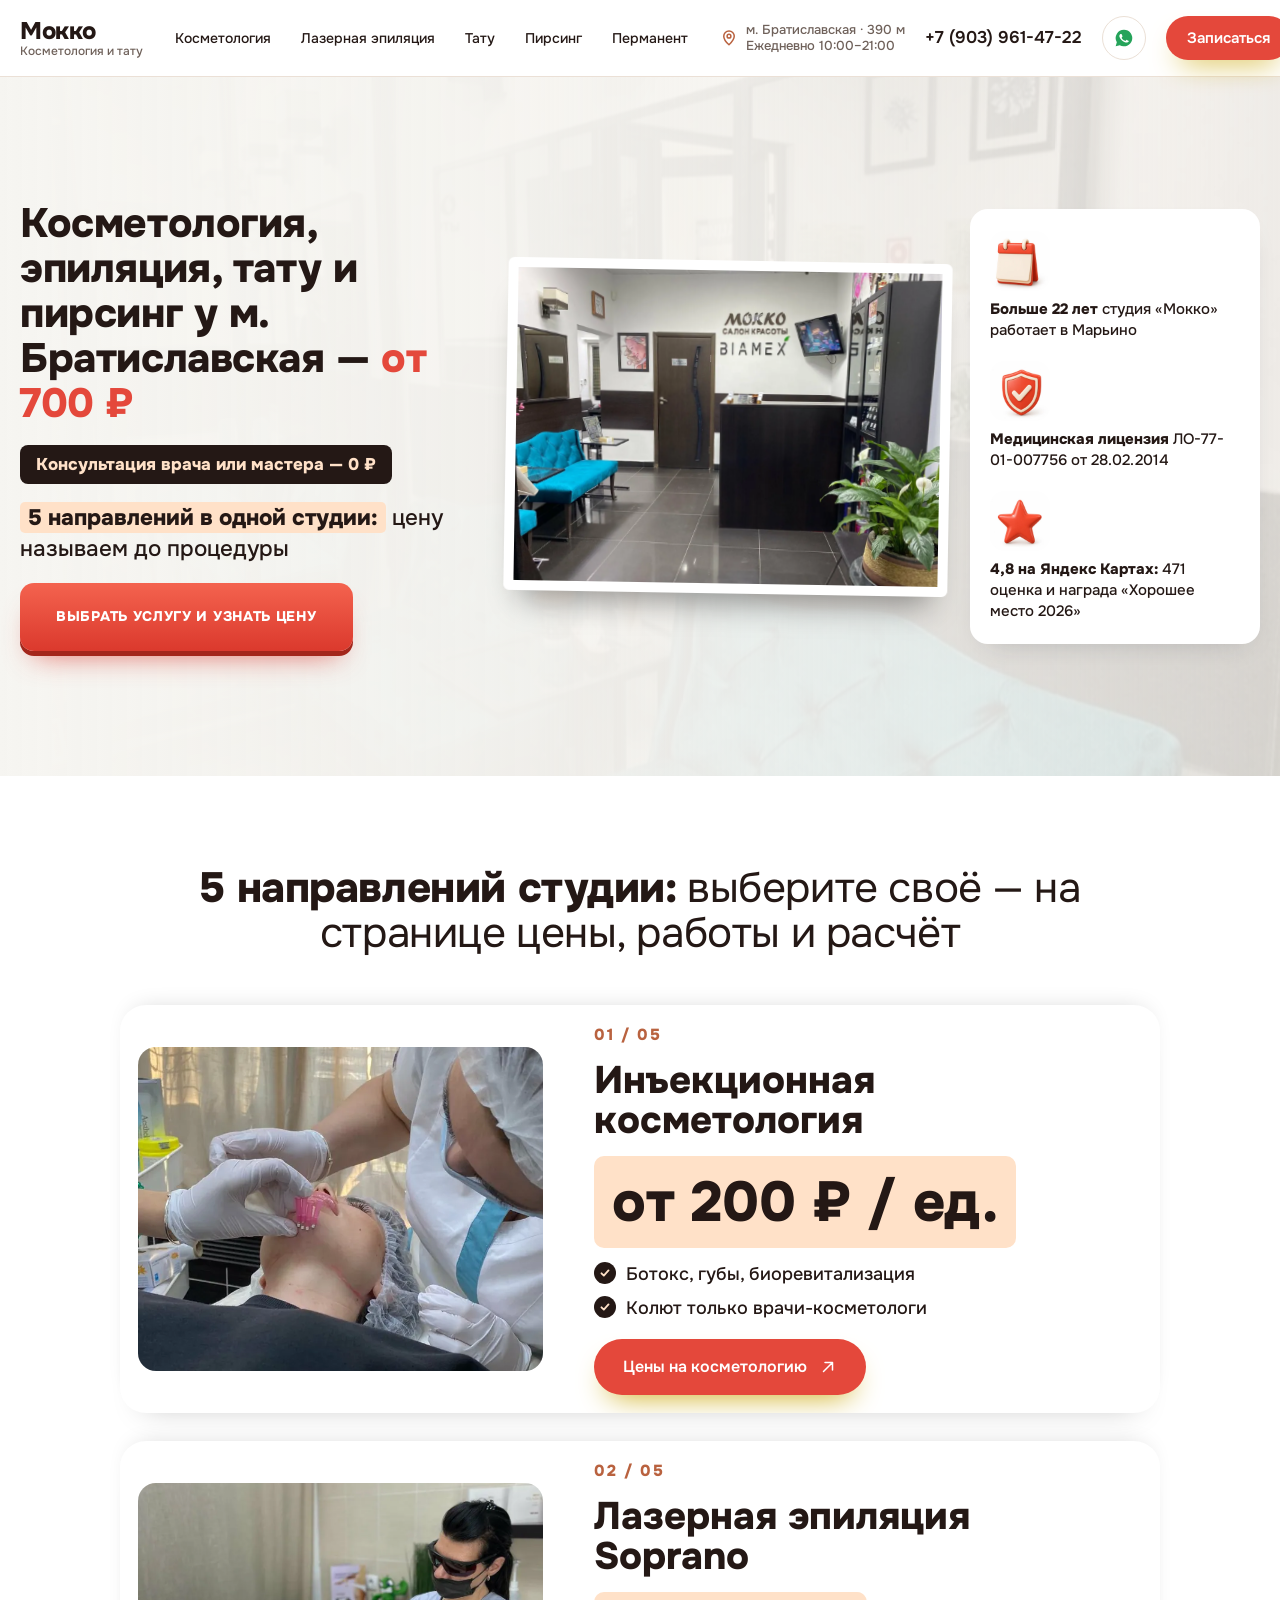
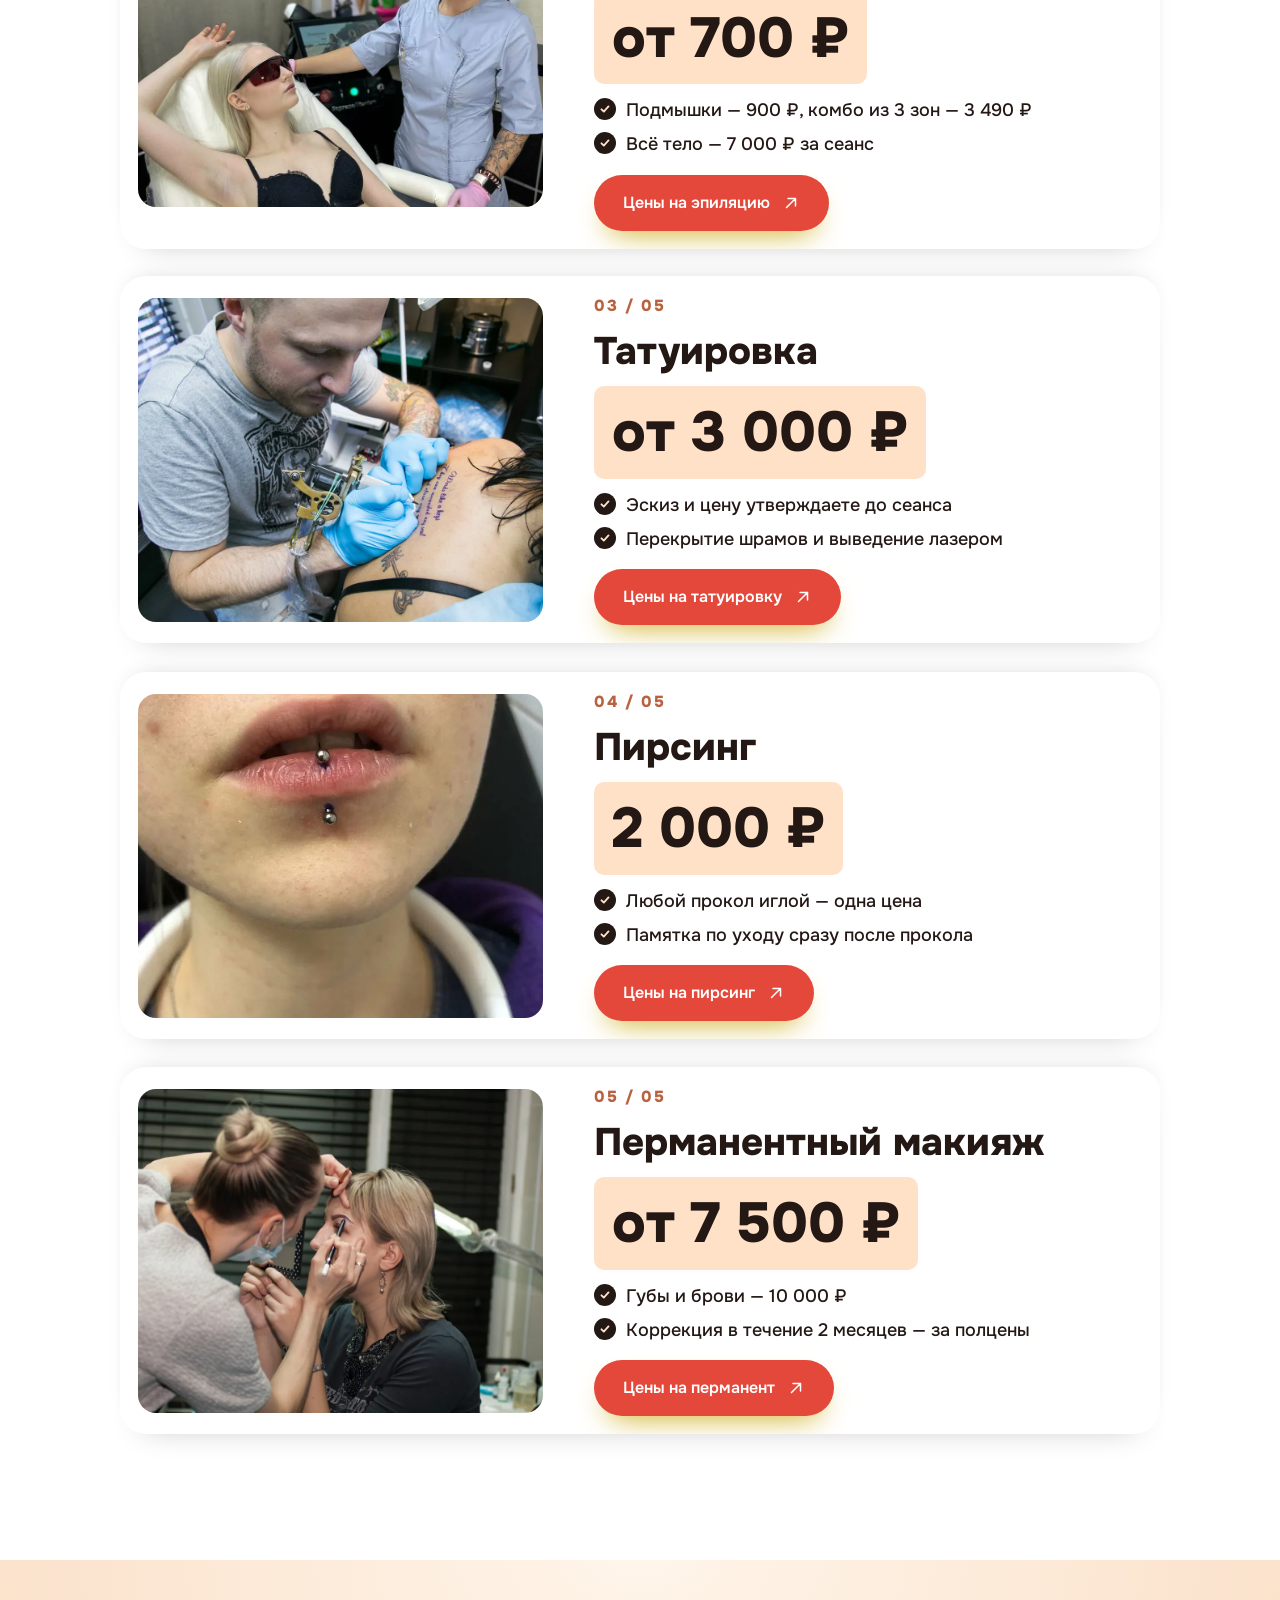
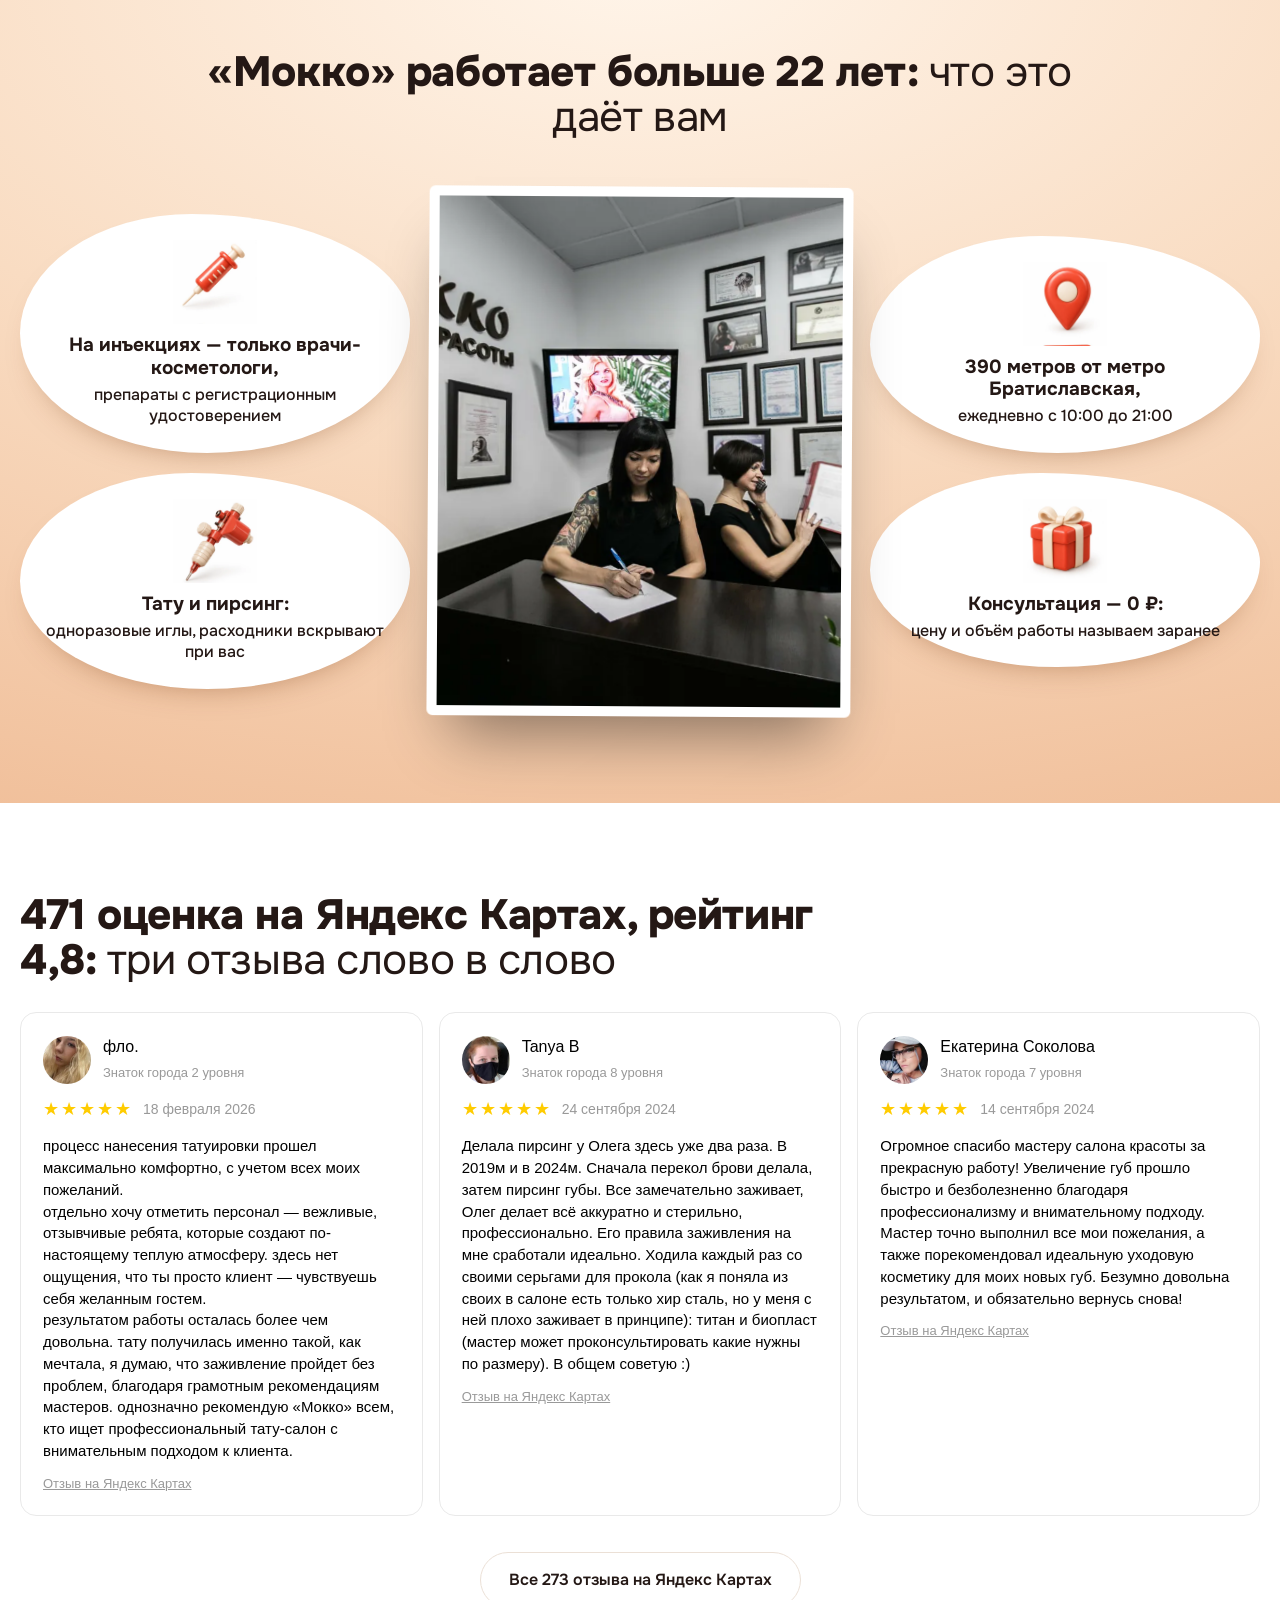
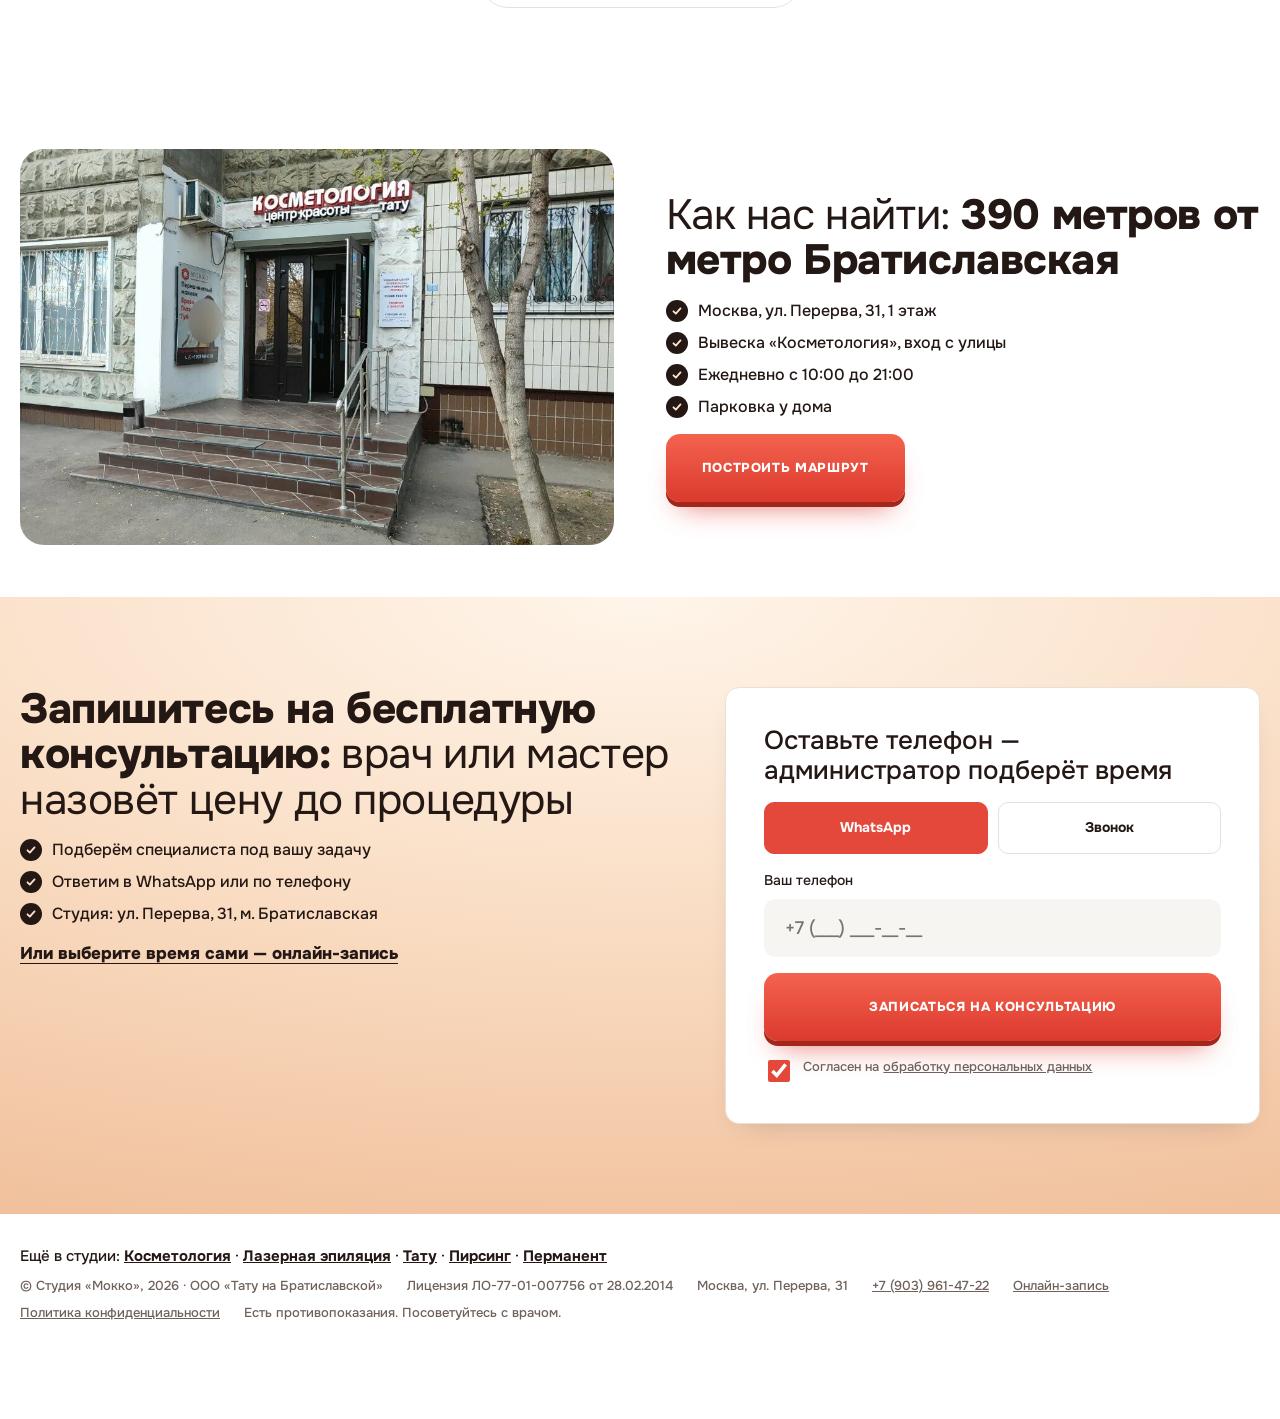
==== index.html @ ae1d2e47 "Сайт студии «Мокко», версия 2: 6 страниц, одна услуга — одна страница Co-Authored-By: Claude Opus 5." ====
<!doctype html>
<html lang="ru">
<head>
<meta charset="utf-8">
<meta name="viewport" content="width=device-width,initial-scale=1">
<title>«Мокко»&nbsp;— косметология, лазерная эпиляция, тату и пирсинг у метро Братиславская</title>
<meta name="description" content="Студия «Мокко» в Марьино, ул. Перерва, 31: врачебная косметология, лазерная эпиляция Soprano, татуировка, пирсинг и перманентный макияж. Больше 22 лет работы, медицинская лицензия.">
<script>document.documentElement.classList.add('js')</script>
<link rel="preconnect" href="https://fonts.googleapis.com">
<link rel="preconnect" href="https://fonts.gstatic.com" crossorigin>
<link href="https://fonts.googleapis.com/css2?family=Onest:wght@400;500;700;800&display=swap" rel="stylesheet">
<link rel="stylesheet" href="kit.css">
<link rel="stylesheet" href="site.css">
</head>
<body class="pg-index">
<svg width="0" height="0" style="position:absolute" aria-hidden="true">
  <symbol id="i-arrow" viewBox="0 0 24 24" fill="none" stroke="currentColor" stroke-width="2" stroke-linecap="round" stroke-linejoin="round"><path d="M6 18 18 6M8 6h10v10"/></symbol>
  <symbol id="i-pin" viewBox="0 0 24 24" fill="none" stroke="currentColor" stroke-width="2" stroke-linecap="round" stroke-linejoin="round"><path d="M12 21s7-6.2 7-11.5A7 7 0 0 0 5 9.5C5 14.8 12 21 12 21Z"/><circle cx="12" cy="9.5" r="2.5"/></symbol>
  <symbol id="i-wa" viewBox="0 0 24 24" fill="currentColor"><path d="M12 2a10 10 0 0 0-8.6 15.1L2 22l5-1.3A10 10 0 1 0 12 2Zm5.3 14.2c-.2.6-1.300 1.200-1.800 1.200-.500.1-1.100.1-1.700-.1-.4-.1-.9-.3-1.600-.6-2.700-1.200-4.500-4-4.700-4.200-.1-.2-1.100-1.500-1.100-2.800 0-1.300.7-2 1-2.300.2-.3.5-.3.7-.3h.5c.2 0 .4 0 .6.5l.9 2.100c.1.2.1.4 0 .6l-.3.5-.5.5c-.1.2-.3.3-.1.6.2.300.8 1.300 1.700 2.100 1.200 1 2.100 1.300 2.400 1.500.3.1.5.1.6-.1l.8-1c.2-.2.4-.2.6-.1l2 .9c.3.2.5.2.5.4.100.1.100.6-.1 1.200Z"/></symbol>
  <symbol id="i-phone" viewBox="0 0 24 24" fill="none" stroke="currentColor" stroke-width="2" stroke-linecap="round" stroke-linejoin="round"><path d="M5 4h4l2 5-2.500 1.500a11 11 0 0 0 5 5L15 13l5 2v4a2 2 0 0 1-2 2A16 16 0 0 1 3 6a2 2 0 0 1 2-2Z"/></symbol>
</svg>
<header class="top">
  <div class="wrap top-in">
    <a class="logo" href="index.html"><b>Мокко</b><span>Косметология и тату</span></a>
    <nav class="nav"><a href="kosmetologiya.html">Косметология</a><a href="epilyaciya.html">Лазерная эпиляция</a><a href="tatu.html">Тату</a><a href="pirsing.html">Пирсинг</a><a href="permanent.html">Перманент</a></nav>
    <a class="place" href="https://yandex.ru/maps/org/kosmetologiya_i_tatu/1080001802/" target="_blank" rel="noopener"><svg><use href="#i-pin"/></svg><span>м. Братиславская · 390 м<br>Ежедневно 10:00–21:00</span></a>
    <a class="tel" href="tel:+79039614722">+7 (903) 961-47-22</a>
    <a class="round" href="https://wa.me/79039614722" target="_blank" rel="noopener" aria-label="WhatsApp"><svg><use href="#i-wa"/></svg></a>
    <a class="btn btn-primary btn-sm" href="#lead">Записаться</a>
  </div>
</header>
<nav class="subnav"><div class="wrap"><a href="kosmetologiya.html">Косметология</a><a href="epilyaciya.html">Эпиляция</a><a href="tatu.html">Тату</a><a href="pirsing.html">Пирсинг</a><a href="permanent.html">Перманент</a></div></nav>
<main>
<section class="hero2" data-scroll>
  <div class="hero2-bg"><img decoding="async" src="img/g-bg.webp" alt=""></div>
  <div class="wrap hero2-in">
    <div class="hero2-copy">
      <h1 data-anim="up">Косметология, эпиляция, тату и пирсинг у м. Братиславская&nbsp;— <b>от 700&nbsp;₽</b></h1>
      <span class="hot" data-anim="up" style="--i:1">Консультация врача или мастера&nbsp;— 0&nbsp;₽</span>
      <p class="sub" data-anim="up" style="--i:2"><span class="mark soft">5 направлений в одной студии:</span> цену называем до процедуры</p>
      <a class="btn3d" href="#prices" data-anim="up" style="--i:3">Выбрать услугу и узнать цену</a>
      
    </div>
    <div class="hero2-fig" data-anim="zoom">
      <img decoding="async" class="framed" src="img/g-hero.webp" alt="Ресепшен студии «Мокко» на улице Перерва">
    </div>
    <ul class="hero2-side" data-stagger="left"><li class="perk"><span class="ph ico" data-ph="ico-a3"><img decoding="async" src="img/ico-a3.webp" alt=""></span><span><b>Больше 22 лет</b> студия «Мокко» работает в Марьино</span></li><li class="perk"><span class="ph ico" data-ph="ico-a1"><img decoding="async" src="img/ico-a1.webp" alt=""></span><span><b>Медицинская лицензия</b> ЛО-77-01-007756 от 28.02.2014</span></li><li class="perk"><span class="ph ico" data-ph="ico-a2"><img decoding="async" src="img/ico-a2.webp" alt=""></span><span><b>4,8 на Яндекс Картах:</b> 471 оценка и награда «Хорошее место 2026»</span></li></ul>
  </div>
</section>
<section class="band" id="prices">
  <div class="wrap">
    <header class="sec-head center"><h2><b>5 направлений студии:</b> выберите своё&nbsp;— на странице цены, работы и расчёт</h2></header>
    <div class="stack"><article class="stack-card" style="--n:0"><span class="ph" data-ph="g-s1"><img decoding="async" src="img/g-s1.webp" alt="Инъекционная косметология" loading="lazy"></span><div><span class="stack-no">01 / 05</span><h3>Инъекционная косметология</h3><span class="price-big">от 200&nbsp;₽ / ед.</span><ul class="ticks"><li>Ботокс, губы, биоревитализация</li><li>Колют только врачи-косметологи</li></ul><a class="btn btn-primary" href="kosmetologiya.html">Цены на косметологию <svg><use href="#i-arrow"/></svg></a></div></article><article class="stack-card" style="--n:1"><span class="ph" data-ph="g-s2"><img decoding="async" src="img/g-s2.webp" alt="Лазерная эпиляция Soprano" loading="lazy"></span><div><span class="stack-no">02 / 05</span><h3>Лазерная эпиляция Soprano</h3><span class="price-big">от 700&nbsp;₽</span><ul class="ticks"><li>Подмышки&nbsp;— 900&nbsp;₽, комбо из 3 зон&nbsp;— 3&nbsp;490&nbsp;₽</li><li>Всё тело&nbsp;— 7&nbsp;000&nbsp;₽ за сеанс</li></ul><a class="btn btn-primary" href="epilyaciya.html">Цены на эпиляцию <svg><use href="#i-arrow"/></svg></a></div></article><article class="stack-card" style="--n:2"><span class="ph" data-ph="g-s3"><img decoding="async" src="img/g-s3.webp" alt="Татуировка" loading="lazy"></span><div><span class="stack-no">03 / 05</span><h3>Татуировка</h3><span class="price-big">от 3&nbsp;000&nbsp;₽</span><ul class="ticks"><li>Эскиз и цену утверждаете до сеанса</li><li>Перекрытие шрамов и выведение лазером</li></ul><a class="btn btn-primary" href="tatu.html">Цены на татуировку <svg><use href="#i-arrow"/></svg></a></div></article><article class="stack-card" style="--n:3"><span class="ph" data-ph="g-s4"><img decoding="async" src="img/g-s4.webp" alt="Пирсинг" loading="lazy"></span><div><span class="stack-no">04 / 05</span><h3>Пирсинг</h3><span class="price-big">2&nbsp;000&nbsp;₽</span><ul class="ticks"><li>Любой прокол иглой&nbsp;— одна цена</li><li>Памятка по уходу сразу после прокола</li></ul><a class="btn btn-primary" href="pirsing.html">Цены на пирсинг <svg><use href="#i-arrow"/></svg></a></div></article><article class="stack-card" style="--n:4"><span class="ph" data-ph="g-s5"><img decoding="async" src="img/g-s5.webp" alt="Перманентный макияж" loading="lazy"></span><div><span class="stack-no">05 / 05</span><h3>Перманентный макияж</h3><span class="price-big">от 7&nbsp;500&nbsp;₽</span><ul class="ticks"><li>Губы и брови&nbsp;— 10&nbsp;000&nbsp;₽</li><li>Коррекция в течение 2 месяцев&nbsp;— за полцены</li></ul><a class="btn btn-primary" href="permanent.html">Цены на перманент <svg><use href="#i-arrow"/></svg></a></div></article></div>
    <div class="center-row"></div>
  </div>
</section>
<section class="band band-sun" id="why">
  <div class="wrap">
    <header class="sec-head center"><h2><b>«Мокко» работает больше 22 лет:</b> что это даёт вам</h2></header>
    <div class="orbit">
      <div class="orbit-col" data-stagger="left"><div class="card bubble"><span class="ph thumb icoth" data-ph="ico-a5"><img decoding="async" src="img/ico-a5.webp" alt=""></span><span><b>На инъекциях&nbsp;— только врачи-косметологи,</b> препараты с регистрационным удостоверением</span></div><div class="card bubble"><span class="ph thumb icoth" data-ph="ico-b1"><img decoding="async" src="img/ico-b1.webp" alt=""></span><span><b>Тату и пирсинг:</b> одноразовые иглы, расходники вскрывают при вас</span></div></div>
      <span class="ph main" data-scroll data-ph="g-orbit"><img decoding="async" src="img/g-orbit.webp" alt="Администраторы на ресепшене студии «Мокко»" loading="lazy"></span>
      <div class="orbit-col" data-stagger="right"><div class="card bubble"><span class="ph thumb icoth" data-ph="ico-a4"><img decoding="async" src="img/ico-a4.webp" alt=""></span><span><b>390 метров от метро Братиславская,</b> ежедневно с 10:00 до 21:00</span></div><div class="card bubble"><span class="ph thumb icoth" data-ph="ico-a6"><img decoding="async" src="img/ico-a6.webp" alt=""></span><span><b>Консультация&nbsp;— 0&nbsp;₽:</b> цену и объём работы называем заранее</span></div></div>
    </div>
  </div>
</section>
<section class="band"><div class="wrap" id="reviews">
  <div class="head-row"><header class="sec-head"><h2><b>471 оценка на Яндекс Картах, рейтинг 4,8:</b> три отзыва слово в слово</h2></header></div>
  <div class="revs revs-3" data-stagger="up"><figure class="ya-rev"><figcaption><img decoding="async" src="img/ava-5.webp" alt="" width="48" height="48" loading="lazy"><span><b>фло.</b><small>Знаток города 2 уровня</small></span></figcaption><div class="ya-meta"><span class="ya-stars" aria-label="Оценка 5 из 5">★★★★★</span><time>18 февраля 2026</time></div><blockquote>процесс нанесения татуировки прошел максимально комфортно, с учетом всех моих пожеланий.<br>отдельно хочу отметить персонал&nbsp;— вежливые, отзывчивые ребята, которые создают по-настоящему теплую атмосферу. здесь нет ощущения, что ты просто клиент&nbsp;— чувствуешь себя желанным гостем.<br>результатом работы осталась более чем довольна. тату получилась именно такой, как мечтала, я думаю, что заживление пройдет без проблем, благодаря грамотным рекомендациям мастеров. однозначно рекомендую «Мокко» всем, кто ищет профессиональный тату-салон с внимательным подходом к клиента.</blockquote><a href="https://yandex.ru/maps/org/kosmetologiya_i_tatu/1080001802/reviews/" target="_blank" rel="noopener">Отзыв на Яндекс Картах</a></figure><figure class="ya-rev"><figcaption><img decoding="async" src="img/ava-38.webp" alt="" width="48" height="48" loading="lazy"><span><b>Tanya B</b><small>Знаток города 8 уровня</small></span></figcaption><div class="ya-meta"><span class="ya-stars" aria-label="Оценка 5 из 5">★★★★★</span><time>24 сентября 2024</time></div><blockquote>Делала пирсинг у Олега здесь уже два раза. В 2019м и в 2024м. Сначала перекол брови делала, затем пирсинг губы. Все замечательно заживает, Олег делает всё аккуратно и стерильно, профессионально. Его правила заживления на мне сработали идеально. Ходила каждый раз со своими серьгами для прокола (как я поняла из своих в салоне есть только хир сталь, но у меня с ней плохо заживает в принципе): титан и биопласт (мастер может проконсультировать какие нужны по размеру). В общем советую :)</blockquote><a href="https://yandex.ru/maps/org/kosmetologiya_i_tatu/1080001802/reviews/" target="_blank" rel="noopener">Отзыв на Яндекс Картах</a></figure><figure class="ya-rev"><figcaption><img decoding="async" src="img/ava-54.webp" alt="" width="48" height="48" loading="lazy"><span><b>Екатерина Соколова</b><small>Знаток города 7 уровня</small></span></figcaption><div class="ya-meta"><span class="ya-stars" aria-label="Оценка 5 из 5">★★★★★</span><time>14 сентября 2024</time></div><blockquote>Огромное спасибо мастеру салона красоты за прекрасную работу! Увеличение губ прошло быстро и безболезненно благодаря профессионализму и внимательному подходу. Мастер точно выполнил все мои пожелания, а также порекомендовал идеальную уходовую косметику для моих новых губ. Безумно довольна результатом, и обязательно вернусь снова!</blockquote><a href="https://yandex.ru/maps/org/kosmetologiya_i_tatu/1080001802/reviews/" target="_blank" rel="noopener">Отзыв на Яндекс Картах</a></figure></div>
  <div class="center-row"><a class="btn btn-ghost" href="https://yandex.ru/maps/org/kosmetologiya_i_tatu/1080001802/reviews/" target="_blank" rel="noopener">Все 273 отзыва на Яндекс Картах</a></div>
</div></section>
<section class="sec wrap" id="place">
  <div class="grid-2 find">
    <span class="ph" data-anim="left" data-ph="g-entrance"><img decoding="async" src="img/g-entrance.webp" alt="Вход в студию «Мокко» на улице Перерва, 31" loading="lazy"></span>
    <div class="final-copy" data-anim="right"><h2>Как нас найти: <b>390 метров от метро Братиславская</b></h2><ul class="ticks"><li>Москва, ул. Перерва, 31, 1 этаж</li><li>Вывеска «Косметология», вход с улицы</li><li>Ежедневно с 10:00 до 21:00</li><li>Парковка у дома</li></ul><a class="btn3d" href="https://yandex.ru/maps/org/kosmetologiya_i_tatu/1080001802/" target="_blank" rel="noopener">Построить маршрут</a></div>
  </div>
</section>
<section class="band band-sun" id="lead">
  <div class="wrap lead2 lead2-nofig">
    <div class="lead2-copy" data-scroll><h2><b>Запишитесь на бесплатную консультацию:</b> врач или мастер назовёт цену до процедуры</h2><ul class="ticks"><li>Подберём специалиста под вашу задачу</li><li>Ответим в WhatsApp или по телефону</li><li>Студия: ул. Перерва, 31, м. Братиславская</li></ul><a class="link-book" href="https://n1778025.yclients.com" target="_blank" rel="noopener">Или выберите время сами&nbsp;— онлайн-запись</a></div>
    <form class="card form-stack" data-lead data-ok="Заявка принята. Администратор свяжется с вами и подберёт время." novalidate>
      <h3>Оставьте телефон&nbsp;— администратор подберёт время</h3>
      <div class="seg"><label class="chip"><input type="radio" name="Связь" value="WhatsApp" checked>WhatsApp</label><label class="chip"><input type="radio" name="Связь" value="Звонок">Звонок</label></div>
      <label class="field">Ваш телефон<input type="tel" name="Телефон" placeholder="+7 (___) ___-__-__" autocomplete="tel" required></label>
      <button class="btn3d" type="submit">Записаться на консультацию</button>
      <label class="consent"><input type="checkbox" name="consent" checked><span>Согласен на <a href="privacy.html">обработку персональных данных</a></span></label>
      <p class="form-msg" role="status"></p>
    </form>
  </div>
</section>
</main>
<footer class="wrap foot"><span class="foot-more">Ещё в студии: <a href="kosmetologiya.html">Косметология</a> · <a href="epilyaciya.html">Лазерная эпиляция</a> · <a href="tatu.html">Тату</a> · <a href="pirsing.html">Пирсинг</a> · <a href="permanent.html">Перманент</a></span><span>© Студия «Мокко», 2026 · ООО «Тату на Братиславской»</span><span>Лицензия ЛО-77-01-007756 от 28.02.2014</span><span>Москва, ул. Перерва, 31</span><a href="tel:+79039614722">+7 (903) 961-47-22</a><a href="https://n1778025.yclients.com" target="_blank" rel="noopener">Онлайн-запись</a><a href="privacy.html">Политика конфиденциальности</a><span>Есть противопоказания. Посоветуйтесь с врачом.</span></footer>
<nav class="dock"><a class="btn btn-ghost" href="tel:+79039614722"><svg><use href="#i-phone"/></svg> Позвонить</a><a class="btn btn-primary" href="#lead">Записаться</a></nav>

<script>window.SITE={endpoint:'',telegram:'',whatsapp:'https://wa.me/79039614722',phone:'+7 (903) 961-47-22'}</script>
<script src="kit.js"></script>
</body>
</html>
---- kit.css ----
/* Dimas kit — база блоков. Под каждый бизнес меняются :root, шрифт, состав и порядок блоков. */
:root{
  --bg:#fff;            /* основной фон */
  --tint:#eef2fb;       /* мягкий фон бренда: панели, плашки */
  --brand:#7389c8;      /* второй цвет: акцентная строка заголовка, детали */
  --accent:#2f4fa8;     /* только CTA и активные состояния */
  --accent-ink:#fff;
  --ink:#1c2230; --muted:#687386; --line:#e4e8f0;
  --r-xl:32px; --r-lg:24px; --r-md:16px;
  --shadow:0 18px 48px -20px rgba(28,34,48,.22);
  --font:"Onest",system-ui,-apple-system,"Segoe UI",sans-serif;
  --wrap:1240px; --gap:clamp(56px,8vw,112px);
}
*,*::before,*::after{box-sizing:border-box}
html{scroll-behavior:smooth;-webkit-text-size-adjust:100%}
body{margin:0;background:var(--bg);color:var(--ink);font:400 17px/1.5 var(--font);-webkit-font-smoothing:antialiased}
img{max-width:100%;display:block}
h1,h2,h3,p,ul,ol,figure,fieldset{margin:0;padding:0;border:0}
ul,ol{list-style:none}
a{color:inherit;text-decoration:none}
button,input{font:inherit;color:inherit}
h1{font-size:clamp(34px,4.5vw,62px);line-height:1.04;letter-spacing:-.025em;font-weight:600}
h2{font-size:clamp(28px,3.3vw,46px);line-height:1.08;letter-spacing:-.02em;font-weight:600}
h3{font-size:clamp(18px,1.5vw,21px);line-height:1.25;font-weight:600}
.hl{color:var(--brand)}
.muted{color:var(--muted)}
.wrap{width:min(var(--wrap),100% - 40px);margin-inline:auto}
.sec{padding-block:calc(var(--gap)/2)}
.sec-head{display:grid;gap:14px;margin-bottom:clamp(28px,4vw,48px);max-width:820px}
.sec-head.center{text-align:center;margin-inline:auto}
.sec-head p{color:var(--muted);font-size:18px}
.panel{background:var(--tint);border-radius:var(--r-xl);padding:clamp(24px,4vw,56px)}
.card{background:#fff;border:1px solid var(--line);border-radius:var(--r-lg);padding:24px;box-shadow:var(--shadow)}

/* Кнопки и чипы — всегда pill */
.btn{display:inline-flex;align-items:center;justify-content:center;gap:12px;min-height:56px;padding:0 28px;border-radius:999px;border:1px solid transparent;font-weight:600;font-size:16px;cursor:pointer;transition:transform .2s,box-shadow .2s,background .2s;white-space:nowrap}
.btn svg{width:18px;height:18px;flex:none;transition:transform .2s}
.btn:hover svg{transform:translate(2px,-2px)}
.btn-primary{background:var(--accent);color:var(--accent-ink);box-shadow:0 14px 30px -12px var(--accent)}
.btn-primary:hover{transform:translateY(-2px)}
.btn-ghost{background:#fff;border-color:var(--line)}
.btn-ghost:hover{border-color:var(--brand)}
.btn-sm{min-height:44px;padding:0 20px;font-size:15px}
.btn[disabled]{opacity:.45;pointer-events:none}
.chip{display:inline-flex;align-items:center;gap:8px;min-height:40px;padding:0 16px;border-radius:999px;background:#fff;border:1px solid var(--line);font-size:14px;font-weight:500;cursor:pointer}
.chip.is-on,.chip:has(input:checked){background:var(--accent);border-color:var(--accent);color:var(--accent-ink)}
.chip input{position:absolute;opacity:0;pointer-events:none}
.round{display:grid;place-items:center;width:44px;height:44px;border-radius:50%;background:#fff;border:1px solid var(--line);flex:none}
.round svg{width:20px;height:20px}

/* Плейсхолдер картинки: подпись = имя файла, размер, сюжет. Исчезает, когда файл появился. */
.ph{position:relative;display:block;overflow:hidden;background:repeating-linear-gradient(135deg,#eef1f6 0 12px,#e5e9f1 12px 24px)}
.ph::before{content:attr(data-ph);position:absolute;inset:0;display:grid;place-items:center;padding:10px;font:500 11px/1.3 ui-monospace,Menlo,monospace;color:#77819a;text-align:center}
.ph img{position:relative;width:100%;height:100%;object-fit:cover}
.ph.ok{background:none}.ph.ok::before{content:none}
/* 3D-иконка: генерится на чисто белом фоне, multiply убирает белый на светлой карточке */
.ico{width:64px;height:64px;flex:none;border-radius:16px}
.ico img{object-fit:contain;mix-blend-mode:multiply}
.ico-sm{width:44px;height:44px;border-radius:12px}
.ico-lg{width:112px;height:112px}

/* Шапка */
.top{position:sticky;top:0;z-index:20;background:rgba(255,255,255,.9);backdrop-filter:blur(12px)}
.top-in{display:flex;align-items:center;gap:20px;min-height:76px}
.logo{display:grid;line-height:1.1;margin-right:auto}
.logo b{font-size:20px;font-weight:600;letter-spacing:-.01em;white-space:nowrap}
.logo span{font-size:12px;color:var(--muted)}
.nav{display:flex;gap:6px}
.nav a{padding:8px 12px;border-radius:999px;font-size:14px;font-weight:500}
.nav a:hover{background:var(--tint)}
.place{display:flex;align-items:center;gap:8px;font-size:13px;line-height:1.25;color:var(--muted)}
.place svg{width:18px;height:18px;color:var(--brand);flex:none}
.tel{font-weight:600;white-space:nowrap}

/* Первый экран: фото-карточка + выезжающие снизу факты */
.hero{padding-top:8px}
.hero-card{position:relative;isolation:isolate;min-height:clamp(440px,36vw,540px);border-radius:var(--r-xl);overflow:hidden;display:flex;align-items:center;background:var(--tint)}
.hero-bg{position:absolute;inset:0;z-index:-2}
.hero-bg img{object-position:right center}
.hero-card::after{content:"";position:absolute;inset:0;z-index:-1;background:linear-gradient(90deg,var(--tint) 0,color-mix(in srgb,var(--tint) 86%,transparent) 36%,transparent 64%)}
.hero-copy{display:grid;gap:16px;width:min(780px,64%);padding:clamp(24px,3.4vw,52px);padding-bottom:clamp(76px,7vw,96px)}
.hero h1{font-size:clamp(30px,3.5vw,52px)}
.hero h1 .hl{display:block}
.lead{font-size:clamp(16px,1.3vw,19px);color:var(--muted);max-width:560px}
.offer{display:inline-flex;align-items:center;gap:10px;justify-self:start;padding:6px 16px 6px 6px;border-radius:999px;background:#fff;box-shadow:var(--shadow);font-size:15px}
.offer b{font-size:20px;color:var(--accent);white-space:nowrap}
.offer a{font-size:12px;color:var(--muted);text-decoration:underline}
/* буллеты первого экрана — одна строка из трёх коротких, не столбик */
.mini{display:grid;grid-template-columns:repeat(3,minmax(0,1fr));gap:14px;max-width:620px}
.mini li{display:flex;align-items:center;gap:10px;font-size:13px;line-height:1.25;font-weight:500}
.mini .ico{background-color:#fff;border-radius:50%;box-shadow:var(--shadow)}
.cta-row{display:flex;flex-wrap:wrap;gap:12px}
.cta-note{font-size:13px;color:var(--muted)}
.who{position:absolute;right:clamp(16px,4vw,56px);bottom:clamp(76px,7vw,104px);display:grid;padding:12px 18px;border-radius:18px;background:rgba(255,255,255,.92);backdrop-filter:blur(8px);font-size:12px;color:var(--muted);box-shadow:var(--shadow)}
.who b{font-size:15px;color:var(--ink)}
.facts{position:relative;z-index:2;display:grid;grid-template-columns:repeat(3,1fr);gap:16px;margin:-56px clamp(12px,3vw,44px) 0}
.fact{display:flex;align-items:center;gap:16px;padding:18px 22px}
.fact b{display:block;font-size:19px;line-height:1.2;font-weight:600}
.fact span{font-size:14px;color:var(--muted);line-height:1.35}

/* Квиз с картинками */
.quiz-box{display:grid;grid-template-columns:minmax(0,1fr) 340px;gap:20px;align-items:start}
.quiz-main{padding:clamp(20px,3vw,36px)}
.quiz-top{display:flex;align-items:center;gap:16px;margin-bottom:20px;font-size:13px;font-weight:600;color:var(--muted);text-transform:uppercase;letter-spacing:.06em}
.bar{flex:1;height:10px;border-radius:999px;background:var(--tint);overflow:hidden}
.bar i{display:block;height:100%;width:0;border-radius:inherit;background:linear-gradient(90deg,var(--brand),var(--accent));transition:width .5s cubic-bezier(.2,.8,.2,1)}
.q-step{display:none}.q-step.is-on{display:block;animation:qin .35s both}
@keyframes qin{from{opacity:0;transform:translateX(18px)}}
.q-step legend{font-size:clamp(22px,2.2vw,30px);font-weight:600;line-height:1.15;margin-bottom:20px;padding:0}
.q-grid{display:grid;grid-template-columns:repeat(4,1fr);gap:14px}
.q-card{position:relative;display:grid;align-content:start;gap:4px;padding:0 0 16px;border-radius:20px;border:1.5px solid var(--line);background:#fff;overflow:hidden;cursor:pointer;transition:transform .2s,border-color .2s,box-shadow .2s}
.q-card:hover{transform:translateY(-4px);box-shadow:var(--shadow)}
.q-card .ph{aspect-ratio:4/3;margin-bottom:10px}
.q-card b,.q-card small{padding-inline:16px}
.q-card b{font-size:17px;line-height:1.2}
.q-card small{font-size:13px;color:var(--muted);line-height:1.3}
.q-card input{position:absolute;top:12px;right:12px;width:22px;height:22px;accent-color:var(--accent);z-index:1}
.q-card:has(input:checked){border-color:var(--accent);box-shadow:0 0 0 3px color-mix(in srgb,var(--accent) 18%,transparent)}
.q-chips{display:flex;flex-wrap:wrap;gap:10px}
.q-chips .chip{min-height:52px;padding:0 22px;font-size:16px}
.quiz-nav{display:flex;justify-content:space-between;gap:12px;margin-top:24px}
.quiz-aside{display:grid;gap:14px;padding:22px;background:var(--tint);border-radius:var(--r-lg)}
.quiz-aside .ph{aspect-ratio:4/3;border-radius:var(--r-md)}
.gift{display:flex;align-items:center;gap:12px;padding:12px;border-radius:var(--r-md);background:#fff;font-size:14px;line-height:1.3}
.field{display:grid;gap:8px;font-size:14px;font-weight:500}
.field input[type=tel],.field input[type=text]{height:58px;padding:0 20px;border-radius:999px;border:1.5px solid var(--line);font-size:18px;outline:0;width:100%}
.field input:focus{border-color:var(--accent)}
.consent{display:flex;gap:10px;align-items:flex-start;font-size:13px;color:var(--muted)}
.consent a{text-decoration:underline}
.consent input{margin-top:3px;accent-color:var(--accent)}
.form-stack{display:grid;gap:16px;max-width:460px}
.form-msg{font-size:14px;padding:12px 16px;border-radius:var(--r-md);background:var(--tint)}
.form-msg:empty{display:none}

/* Ситуации клиента: картинка → боль → как решим */
.grid-4{display:grid;grid-template-columns:repeat(4,1fr);gap:16px}
.grid-3{display:grid;grid-template-columns:repeat(3,1fr);gap:16px}
.grid-2{display:grid;grid-template-columns:repeat(2,1fr);gap:16px}
.sit{display:grid;align-content:start;gap:10px;padding:16px;box-shadow:none}
.sit .ph{aspect-ratio:1;border-radius:var(--r-md);background-color:var(--tint)}
.sit p{font-size:14px;color:var(--muted)}
.sit details{font-size:14px;border-top:1px solid var(--line);padding-top:10px}
.sit summary{cursor:pointer;font-weight:600;color:var(--accent);list-style:none}
.sit summary::after{content:" →"}
.sit details[open] summary::after{content:" ↓"}
/* Страхи: вопрос → ответ фактом */
.fear{display:grid;gap:12px;box-shadow:none;background:var(--tint);border:0}
.fear p{display:flex;gap:12px;font-size:15px;color:var(--muted)}
.fear p::before{content:"";flex:none;width:22px;height:22px;margin-top:1px;border-radius:50%;background:var(--accent) url("data:image/svg+xml,%3Csvg xmlns='http://www.w3.org/2000/svg' viewBox='0 0 24 24' fill='none' stroke='%23fff' stroke-width='3' stroke-linecap='round' stroke-linejoin='round'%3E%3Cpath d='M6 12.5l4 4 8-9'/%3E%3C/svg%3E") center/14px no-repeat}

/* Живой блок: человек + обещание от первого лица + действие */
.live{position:relative;display:grid;grid-template-columns:1.2fr .8fr;align-items:end;gap:24px;padding-bottom:0;overflow:visible}
.live-copy{display:grid;gap:18px;padding-bottom:clamp(24px,4vw,56px)}
.live-copy blockquote{margin:0;font-size:clamp(22px,2.4vw,34px);line-height:1.18;font-weight:600;letter-spacing:-.015em}
.live-copy p{color:var(--muted);max-width:520px}
.sign{display:grid;font-size:13px;color:var(--muted)}
.sign b{font-size:16px;color:var(--ink)}
.live-person{align-self:end;aspect-ratio:4/5;margin-top:-72px;border-radius:var(--r-lg) var(--r-lg) 0 0;background-color:transparent}
.live-person img{object-fit:contain;object-position:bottom}
/* Орбита: главное фото в центре, преимущества вокруг */
.orbit{display:grid;grid-template-columns:1fr minmax(260px,420px) 1fr;gap:20px;align-items:center}
.orbit-col{display:grid;gap:20px}
.orbit .ph.main{aspect-ratio:4/5;border-radius:var(--r-lg)}
.bubble{display:grid;justify-items:center;gap:10px;padding:20px;text-align:center;font-size:14px;line-height:1.35;border-radius:28px}

/* Работы: лента карточек «до | после» + отдельный кейс с ползунком */
.head-row{display:flex;align-items:flex-end;justify-content:space-between;gap:20px;margin-bottom:clamp(18px,2.6vw,28px)}
.head-row .sec-head{margin:0}
.arrows{display:flex;gap:8px}
.arrows .round{cursor:pointer;font-size:18px;transition:background .2s,color .2s}
.arrows .round:hover{background:var(--accent);border-color:var(--accent);color:var(--accent-ink)}
.filters{display:flex;flex-wrap:wrap;gap:8px;margin-bottom:20px}
.works>*{flex:0 0 min(340px,80vw)}
.pair{display:grid;grid-template-columns:1fr 1fr;gap:3px;aspect-ratio:4/5;border-radius:var(--r-lg);overflow:hidden}
.work .solo{aspect-ratio:4/5;border-radius:var(--r-lg)}
.work figcaption{padding:10px 4px 0;font-size:14px;color:var(--muted)}
.work[hidden]{display:none}
.tag{position:absolute;top:12px;left:12px;z-index:2;padding:5px 12px;border-radius:999px;background:rgba(255,255,255,.92);font-size:12px;font-weight:600;font-style:normal}
.tag.a{left:auto;right:12px}
.more{display:grid;align-content:center;justify-items:start;gap:12px;aspect-ratio:4/5;padding:28px;border-radius:var(--r-lg);background:var(--tint)}
.case{display:grid;grid-template-columns:.8fr 1.2fr;gap:clamp(20px,4vw,56px);align-items:center}
.compare{position:relative;aspect-ratio:16/10;border-radius:var(--r-lg);overflow:hidden;--pos:50%;user-select:none}
.compare .ph{position:absolute;inset:0}
.compare .before{clip-path:inset(0 calc(100% - var(--pos)) 0 0)}
.compare input{position:absolute;inset:0;width:100%;height:100%;margin:0;opacity:0;cursor:ew-resize;z-index:3}
.compare .knob{position:absolute;top:0;bottom:0;left:var(--pos);width:2px;background:#fff;z-index:2;pointer-events:none}
.compare .knob::after{content:"‹ ›";position:absolute;top:50%;left:50%;transform:translate(-50%,-50%);display:grid;place-items:center;width:48px;height:48px;border-radius:50%;background:#fff;color:var(--ink);font-weight:700;box-shadow:var(--shadow)}

/* Этапы: список слева, фото и текст справа */
.steps{display:grid;grid-template-columns:minmax(0,.9fr) minmax(0,1.1fr);gap:20px}
.step-list{display:grid;gap:10px;align-content:start}
.step-btn{display:flex;align-items:center;gap:16px;width:100%;padding:18px 22px;border-radius:20px;border:1px solid var(--line);background:#fff;text-align:left;font-weight:600;font-size:17px;cursor:pointer;transition:background .2s,border-color .2s}
.step-btn i{font-style:normal;font-size:13px;color:var(--brand);min-width:24px}
.step-btn.is-on{background:var(--tint);border-color:transparent}
.step-pane{display:none;gap:16px;align-content:start}
.step-pane.is-on{display:grid;animation:qin .35s both}
.step-pane .ph{aspect-ratio:16/10;border-radius:var(--r-md)}

/* Цены */
.price{display:grid;gap:14px;align-content:start}
.price ul{display:grid;gap:6px;font-size:14px;color:var(--muted)}
.price li::before{content:"· "}
.price .sum{font-size:30px;font-weight:600;letter-spacing:-.02em}
.price .sum small{font-size:14px;font-weight:400;color:var(--muted)}
/* Отзывы — настоящие скриншоты */
.reel{display:flex;gap:16px;overflow-x:auto;scroll-snap-type:x mandatory;padding-bottom:12px;scrollbar-width:none}
.reel::-webkit-scrollbar{display:none}
.reel>*{flex:0 0 min(300px,78vw);scroll-snap-align:start}
.shot .ph{aspect-ratio:3/4;border-radius:var(--r-lg);border:1px solid var(--line)}
.shot a{display:inline-block;margin-top:10px;font-size:13px;color:var(--muted);text-decoration:underline}
/* Цифры */
.nums{display:grid;grid-template-columns:repeat(3,1fr);gap:16px;text-align:center}
.nums b{display:block;font-size:clamp(40px,5vw,72px);line-height:1;font-weight:600;letter-spacing:-.03em;color:var(--brand)}
.nums span{font-size:15px;color:var(--muted)}
/* FAQ */
.faq{display:grid;gap:10px;max-width:860px}
.faq details{border:1px solid var(--line);border-radius:20px;padding:0 22px;background:#fff}
.faq summary{display:flex;justify-content:space-between;gap:16px;padding:20px 0;font-weight:600;cursor:pointer;list-style:none}
.faq summary::after{content:"+";font-size:22px;line-height:1;color:var(--brand);transition:transform .2s}
.faq details[open] summary::after{transform:rotate(45deg)}
.faq details p{padding-bottom:20px;color:var(--muted)}
/* Финальная заявка */
.final{display:grid;grid-template-columns:1fr 1fr;gap:clamp(20px,4vw,56px);align-items:center}
.final-copy{display:grid;gap:16px;justify-items:start}
.foot{padding:32px 0 96px;font-size:13px;color:var(--muted);display:flex;flex-wrap:wrap;gap:8px 24px}
.foot a{text-decoration:underline}
.dock{display:none}

/* Движение: разные входы, включается только при работающем JS */
.js [data-anim]{opacity:0;transition:opacity .7s,transform .7s cubic-bezier(.2,.8,.2,1);transition-delay:calc(var(--i,0)*90ms)}
.js [data-anim=up]{transform:translateY(28px)}
.js [data-anim=left]{transform:translateX(-36px)}
.js [data-anim=right]{transform:translateX(36px)}
.js [data-anim=zoom]{transform:scale(.94)}
.js [data-anim].in{opacity:1;transform:none}
@media (prefers-reduced-motion:reduce){.js [data-anim]{opacity:1;transform:none;transition:none}html{scroll-behavior:auto}}

@media (max-width:1080px){
  .nav,.place span{display:none}
  .q-grid,.grid-4{grid-template-columns:repeat(2,1fr)}
  .quiz-box{grid-template-columns:1fr}
  .quiz-aside{grid-template-columns:1fr 1fr}.quiz-aside .ph{display:none}.quiz-aside>b{grid-column:1/-1}
  .orbit{grid-template-columns:1fr 1fr}.orbit .ph.main{grid-column:1/-1;grid-row:1;max-width:420px;justify-self:center;width:100%}
}
@media (max-width:760px){
  body{font-size:16px}
  .wrap{width:calc(100% - 24px)}
  .top-in{min-height:64px;gap:10px}
  .top .tel,.top .btn{display:none}
  .hero-card{display:block;min-height:0}
  .hero-bg{position:relative;aspect-ratio:4/3;z-index:0}
  .hero-bg img{object-position:center top}
  .hero-card::after{inset:auto 0 0;top:0;height:auto;aspect-ratio:4/3;bottom:auto;background:linear-gradient(180deg,transparent 60%,var(--tint))}
  .hero-copy{width:100%;padding:8px 18px 24px;gap:16px}
  .who{top:14px;right:14px;bottom:auto}
  .mini{gap:8px}
  .mini li{flex-direction:column;text-align:center;font-size:12px;gap:6px}
  .offer{font-size:14px}
  .hero h1{font-size:30px}
  .cta-row .btn{flex:1 1 100%}
  .facts{grid-template-columns:1fr;margin:12px 0 0;gap:10px}
  .fact{padding:12px 16px}.fact .ico{width:48px;height:48px}.fact b{font-size:17px}
  .grid-3,.grid-2,.nums,.final,.steps,.live,.case{grid-template-columns:1fr}
  .arrows{display:none}
  .grid-4{grid-template-columns:1fr 1fr;gap:10px}
  .q-grid{gap:10px}
  .q-card b{font-size:15px}
  .live-person{margin-top:0;max-width:300px;justify-self:center;width:100%;order:2}
  .orbit{grid-template-columns:1fr}.orbit-col{grid-template-columns:1fr 1fr;gap:10px}
  .bubble{padding:14px;font-size:13px}
  .compare{aspect-ratio:4/3}
  .nums{gap:24px}
  .dock{position:fixed;left:12px;right:12px;bottom:12px;z-index:30;display:flex;gap:8px;padding:8px;border-radius:999px;background:rgba(255,255,255,.94);backdrop-filter:blur(10px);box-shadow:var(--shadow)}
  .dock .btn{flex:1;min-height:48px}
}

/* Тату 3000: чёрный и жёлтый из логотипа на светлом фоне */
:root{--tint:#f5f3ec;--brand:#b38600;--accent:#ffd60a;--accent-ink:#141414;--ink:#141414;--muted:#6b6a65;--line:#e7e4da;--font:"Manrope",system-ui,sans-serif}
.btn-primary{box-shadow:0 14px 30px -14px #c9a400}
.offer b{color:var(--ink)}
.fear p::before{background-color:var(--ink)}
.bar i{background:linear-gradient(90deg,#141414,var(--accent))}
.style-card{display:grid;gap:10px;align-content:start;padding:14px 14px 20px}
.style-card .ph{aspect-ratio:4/3;border-radius:var(--r-md)}
.style-card p{font-size:14px;color:var(--muted)}
.style-card .sum{font-size:22px;font-weight:700}
.note{margin-top:20px;font-size:15px;color:var(--muted)}
.plist{display:grid;grid-template-columns:1fr 1fr;gap:0 40px}
.plist li{display:flex;justify-content:space-between;gap:16px;padding:14px 0;border-bottom:1px solid var(--line);font-size:16px}
.plist b{white-space:nowrap}
@media (max-width:760px){.plist{grid-template-columns:1fr}}
.nav a,.place span{white-space:nowrap}
.rev{display:grid;gap:14px;align-content:start;flex:0 0 min(400px,84vw)!important;box-shadow:none}
.rev .stars{color:#ffb800;letter-spacing:3px;font-size:18px}
.rev blockquote{margin:0;font-size:15px;line-height:1.55}
.rev figcaption{display:grid;font-size:13px;color:var(--muted)}
.rev figcaption b{font-size:15px;color:var(--ink)}
.pier-photos{display:grid;grid-template-columns:repeat(3,1fr);gap:12px;margin-bottom:24px}
.pier-photos .ph{aspect-ratio:4/3;border-radius:var(--r-md)}
.find{align-items:center;gap:clamp(20px,4vw,56px)}
.find .ph{aspect-ratio:3/2;border-radius:var(--r-lg)}
.style-card .ph img,.work .solo img{object-position:center 35%}
[hidden]{display:none!important}

/* ================= V2 — язык Karzino: полосы на всю ширину, вырезанные люди и предметы, выноски, смешанный вес заголовков ================= */
:root{--font:"Montserrat",system-ui,sans-serif;--sun:radial-gradient(120% 100% at 50% 0,#fff6c9 0,#ffe680 55%,#ffd83a 120%)}
body{font-weight:500}
h1,h2{font-weight:400;letter-spacing:-.01em}
h1 b,h2 b,h3{font-weight:800}
.mark{background:var(--accent);color:var(--accent-ink);font-weight:800;padding:.04em .35em;border-radius:.22em;-webkit-box-decoration-break:clone;box-decoration-break:clone}
.mark.soft{background:#fff1a8}
.hot{display:inline-block;background:#e5352b;color:#fff;font-weight:800;font-size:17px;padding:7px 16px;border-radius:8px;transform:rotate(-1.5deg)}
.band{position:relative;overflow:hidden;padding-block:clamp(56px,7vw,104px)}
.band-sun{background:var(--sun)}
.band-soft{background:#f6f5f1}
.band-dark{background:#141414;color:#fff}
.band-dark .muted{color:#b9b6ad}
.sec-head.center{max-width:960px}
.sec-head p{font-size:clamp(16px,1.4vw,20px);color:var(--ink)}
.wm{position:absolute;top:0;left:50%;transform:translateX(-50%);font-size:clamp(90px,17vw,250px);font-weight:800;line-height:.9;color:rgba(20,20,20,.04);white-space:nowrap;pointer-events:none;user-select:none}
.cut{display:block;height:auto;filter:drop-shadow(0 28px 34px rgba(0,0,0,.22))}
.btn3d{display:inline-flex;align-items:center;justify-content:center;text-align:center;min-height:68px;padding:14px 36px;border:0;border-radius:14px;background:linear-gradient(180deg,#ffe75e,#ffd000);color:#141414;font:800 13px/1.35 var(--font);letter-spacing:.05em;text-transform:uppercase;box-shadow:0 5px 0 #cfa400,0 24px 40px -12px rgba(255,200,0,.75);cursor:pointer;transition:transform .15s,box-shadow .15s}
.btn3d:hover{transform:translateY(3px);box-shadow:0 2px 0 #cfa400,0 14px 26px -12px rgba(255,200,0,.75)}
.btn3d.dark{background:linear-gradient(180deg,#333,#141414);color:#ffd60a;box-shadow:0 5px 0 #000,0 24px 40px -14px rgba(0,0,0,.55)}
.btn3d[disabled]{opacity:.45;pointer-events:none}
.link{font-size:14px;color:var(--muted);text-decoration:underline;background:none;border:0;cursor:pointer}
.pin{position:absolute;z-index:3;max-width:210px;padding:12px 16px;border-radius:14px;background:#fff;font-size:13px;line-height:1.35;font-weight:500;box-shadow:0 18px 40px -16px rgba(0,0,0,.35)}
.pin b{font-weight:800}
.pin.big b{display:block;font-size:26px;line-height:1}
.name-tag{position:absolute;z-index:3;display:grid;gap:4px;justify-items:start;font-size:12px;line-height:1.3;color:var(--muted)}
.name-tag b{background:var(--accent);color:#141414;font-size:14px;font-weight:800;padding:6px 14px;border-radius:8px}
.name-tag span{background:#fff;padding:4px 10px;border-radius:6px}

/* Первый экран: текст — вырезанный человек с выносками — колонка выгод */
.hero2{position:relative;overflow:hidden;background:#f6f5f1}
.hero2-bg{position:absolute;inset:0;opacity:.28;filter:saturate(.5) blur(1px)}
.hero2-bg img{width:100%;height:100%;object-fit:cover}
.hero2::after{content:"";position:absolute;inset:0;background:linear-gradient(90deg,#f6f5f1 0,rgba(246,245,241,.86) 42%,rgba(246,245,241,.25) 100%)}
.hero2-in{position:relative;z-index:1;display:grid;grid-template-columns:minmax(0,1.2fr) minmax(0,.95fr) 248px;gap:20px;min-height:min(700px,calc(100vh - 76px))}
.hero2-copy{align-self:center;display:grid;gap:18px;justify-items:start;padding-block:36px}
.hero2 h1{font-size:clamp(32px,3.5vw,52px);line-height:1.1;font-weight:800}
.hero2 .sub{font-size:clamp(18px,1.75vw,25px);line-height:1.4}
.hero2-fig{position:relative;align-self:end;display:flex;justify-content:center}
.hero2-fig .cut{max-height:min(620px,calc(100vh - 130px));width:auto;max-width:112%}
.hero2-side{align-self:center;display:grid;gap:20px;padding:22px 20px;border-radius:18px;background:#fff;box-shadow:var(--shadow)}
.perk{display:grid;gap:8px;font-size:13px;line-height:1.4}
.perk b{font-weight:800}
.perk .ico{width:60px;height:60px}

/* Выбор со списком слева */
.picker{display:grid;grid-template-columns:270px minmax(0,1fr);gap:clamp(20px,3vw,44px);align-items:start}
.picker .step-list{gap:4px;padding:8px;border-radius:18px;background:#fff;box-shadow:var(--shadow)}
.picker .step-btn{gap:12px;padding:8px 12px 8px 8px;border:0;border-radius:12px;font-size:14px;line-height:1.25}
.picker .step-btn img{width:52px;height:52px;border-radius:10px;object-fit:cover;flex:none}
.picker .step-btn.round-av img{border-radius:50%}
.picker .step-btn small{display:block;font-weight:500;font-size:12px;color:var(--muted)}
.picker .step-btn.is-on{background:var(--accent)}
.picker .step-btn.is-on small{color:#3d3200}
.pane-head{display:flex;flex-wrap:wrap;align-items:center;justify-content:space-between;gap:16px;margin-bottom:22px}
.pane-head h3{font-size:clamp(22px,2.2vw,30px)}
.price-big{font-size:clamp(26px,2.6vw,36px);font-weight:800;white-space:nowrap}
.minis{display:grid;grid-template-columns:repeat(3,1fr);gap:18px;margin-bottom:26px}
.minis li{display:flex;gap:12px;align-items:center;font-size:14px;line-height:1.35}
.minis .ico{width:52px;height:52px}
.shots3{display:grid;grid-template-columns:repeat(3,1fr);gap:14px}
.shots3 .ph{aspect-ratio:4/5;border-radius:16px}

/* Орбита на жёлтой полосе */
.band-sun .orbit .main{aspect-ratio:4/5;border:10px solid #fff;border-radius:6px;transform:rotate(-3deg);box-shadow:0 40px 60px -24px rgba(0,0,0,.45)}
.band-sun .bubble{border:0;border-radius:44% 56% 52% 48%/50% 46% 54% 50%;padding:26px 22px;box-shadow:0 20px 44px -20px rgba(120,90,0,.5)}
.bubble .ph.thumb{width:84px;height:84px;border-radius:50%}

/* Квиз: вопрос слева, картинка и подарки справа */
.quiz2-top{max-width:600px;margin:0 auto clamp(28px,4vw,48px);text-align:center;font-size:14px}
.quiz2-top .bar{height:22px;margin-top:10px;background:#f1efe8}
.quiz2-top .bar i{background:repeating-linear-gradient(135deg,#ffd60a 0 12px,#ffe66b 12px 24px)}
.quiz2{display:grid;grid-template-columns:minmax(0,1fr) minmax(0,1fr);gap:clamp(24px,5vw,72px);align-items:start}
.q-tag{display:inline-block;margin-bottom:18px;padding:9px 16px;border-radius:6px;background:#fff1a8;font-size:11px;font-weight:800;letter-spacing:.1em;text-transform:uppercase}
.quiz2 .q-step legend{font-size:clamp(22px,2.3vw,30px);font-weight:500;line-height:1.25;margin-bottom:26px}
.q-list{display:grid;grid-template-columns:1fr 1fr;gap:18px 24px}
.q-opt{display:flex;align-items:center;gap:12px;font-size:16px;line-height:1.3;cursor:pointer}
.q-opt input{width:24px;height:24px;flex:none;accent-color:#141414}
.quiz2 .quiz-nav{justify-content:flex-start;align-items:center;gap:24px;margin-top:36px}
.ctx{position:relative;aspect-ratio:16/10;border-radius:18px;overflow:hidden;background:#fff1a8}
.ctx .ph{position:absolute;inset:0}
.ctx p{position:absolute;left:20px;bottom:18px;max-width:58%;padding:12px 16px;border-radius:12px;background:rgba(255,255,255,.94);font-size:14px;line-height:1.4}
.gifts-t{margin:26px 0 14px;text-align:center;font-size:17px}
.gifts{display:grid;grid-template-columns:1fr 1fr;gap:12px}
.gift2{position:relative;min-height:124px;padding:18px 96px 18px 18px;border-radius:14px;background:#f6f5f1;font-size:14px;line-height:1.35;overflow:hidden}
.gift2 .ico{position:absolute;right:6px;bottom:6px;width:84px;height:84px}

/* Этапы: фото с номером на углу */
.shots{display:grid;grid-template-columns:repeat(4,1fr);gap:26px}
.shot2{position:relative}
.shot2 .ph{aspect-ratio:4/3;border-radius:16px}
.shot2 .num{position:absolute;right:-12px;top:calc(75% - 60px);z-index:2;display:grid;place-items:center;width:52px;height:52px;border-radius:50%;background:#fff;font-weight:800;color:var(--brand);box-shadow:var(--shadow)}
.shot2 h3{margin:18px 0 6px;font-size:17px;font-weight:500;line-height:1.35}
.shot2 h3 b{font-weight:800}
.shot2 p{font-size:14px;color:var(--muted)}

/* Живой блок: человек во весь рост полосы */
.live2{display:grid;grid-template-columns:minmax(0,1.15fr) minmax(0,.85fr);gap:24px;align-items:end}
.live2-copy{display:grid;gap:22px;justify-items:start;padding-bottom:clamp(40px,6vw,88px)}
.say{display:flex;gap:16px;align-items:flex-start;font-size:clamp(16px,1.5vw,20px);line-height:1.5}
.say .ico{width:56px;height:56px}
.live2-fig{position:relative;display:flex;justify-content:center;margin-bottom:calc(-1*clamp(56px,7vw,104px))}
.live2-fig .cut{width:min(100%,520px)}
.quote-pin{position:static;max-width:520px;font-size:14px}

/* Гарантии: карточки с полосой слева + предмет */
.guard{display:grid;grid-template-columns:minmax(0,1fr) minmax(0,.9fr);gap:clamp(24px,4vw,64px);align-items:center}
.gcards{display:grid;gap:14px}
.gcard{padding:20px 26px;border-left:4px solid var(--accent);border-radius:12px;background:#fff;box-shadow:0 14px 34px -22px rgba(0,0,0,.3)}
.gcard h3{font-size:18px;margin-bottom:6px}
.gcard p{font-size:14px;color:var(--muted)}
.guard-fig{position:relative}
.guard-fig .cut{width:100%;transform:rotate(-6deg)}

/* Команда */
.team-pane{display:grid;justify-items:center;gap:12px;text-align:center;padding-block:10px}
.team-pane .ph{width:min(280px,70vw);aspect-ratio:1;border-radius:50%;box-shadow:0 30px 50px -24px rgba(0,0,0,.4)}
.team-pane .ph img{object-position:center 20%}
.team-pane h3{font-size:22px;margin-top:8px}
.team-pane p{max-width:520px}

/* Заявка на полосе с предметом */
.lead2{display:grid;grid-template-columns:minmax(0,1.1fr) minmax(0,.9fr);gap:clamp(24px,4vw,64px);align-items:center}
.lead2-copy{position:relative;display:grid;gap:16px;align-content:start;min-height:420px}
.lead2-copy .cut{position:absolute;left:-40px;bottom:-150px;width:min(430px,70%);transform:rotate(-8deg)}
.lead2 .card{padding:clamp(24px,3vw,40px);border-radius:14px;max-width:none}
.lead2 .card h3{font-size:26px;font-weight:500;line-height:1.15}
.lead2 .form-stack{max-width:none}
.lead2 .field input[type=tel]{border-radius:12px;background:#f6f5f1;border-color:transparent}
.seg{display:grid;grid-template-columns:1fr 1fr;gap:10px}
.seg .chip{justify-content:center;min-height:52px;border-radius:10px;font-weight:700}

@media (max-width:1080px){
  .hero2-in{grid-template-columns:1fr 1fr}
  .hero2-side{grid-column:1/-1;grid-template-columns:repeat(3,1fr);margin-bottom:24px}
  .shots{grid-template-columns:1fr 1fr}
  .picker{grid-template-columns:1fr}
  .picker .step-list{grid-auto-flow:column;grid-auto-columns:max-content;overflow-x:auto}
}
@media (max-width:760px){
  .hero2-in{grid-template-columns:1fr;min-height:0;gap:0}
  .hero2-copy{padding-block:24px 8px;gap:14px}
  .hero2 h1{font-size:30px}
  .hero2-fig .cut{max-height:360px}
  .hero2-fig .pin{display:none}
  .hero2-side{grid-template-columns:1fr;gap:14px;margin:0 0 24px}
  .perk{grid-template-columns:52px 1fr;align-items:center}
  .perk .ico{width:52px;height:52px}
  .btn3d{width:100%}
  .minis,.shots3{grid-template-columns:1fr 1fr}
  .quiz2,.live2,.guard,.lead2{grid-template-columns:1fr}
  .q-list{grid-template-columns:1fr}
  .quiz2 .quiz-nav{flex-wrap:wrap}
  .shots{grid-template-columns:1fr;gap:34px}
  .live2-copy{padding-bottom:0}
  .guard-fig{max-width:280px;margin-inline:auto}
  .lead2-copy{min-height:0}
  .lead2-copy .cut{position:static;width:220px;margin:0 auto -30px}
  .gifts{grid-template-columns:1fr}
  .wm{display:none}
}
.q-tag{display:table}
.step-pane.team-pane{display:none}.step-pane.team-pane.is-on{display:grid}
.lead2-copy .cut{bottom:-200px}.lead2-copy p{max-width:460px}

/* Без плашек поверх фото: подпись к человеку — строкой в тексте */
.who-line{font-size:13px;color:var(--muted)}
.quote-pin{max-width:520px;padding:16px 20px;border-radius:14px;background:#f6f5f1;font-size:14px;line-height:1.45}
.style-pane.is-on{display:grid;grid-template-columns:minmax(0,.85fr) minmax(0,1fr);gap:clamp(20px,3vw,40px);align-items:center}
.style-pane>.ph{aspect-ratio:4/5;border-radius:18px}
.style-pane>div{display:grid;gap:14px;justify-items:start}
.style-pane h3{font-size:clamp(24px,2.4vw,34px)}
.q-grid2{grid-template-columns:1fr 1fr}
.quiz2 .q-card .ph{aspect-ratio:16/10}
.ctx{display:grid;place-items:center;background:var(--sun)}
.ctx .cut{width:46%;transform:rotate(-8deg)}
@media (max-width:760px){.style-pane.is-on{grid-template-columns:1fr}}
.q-card .ph img[src*="ask"]{object-fit:contain;background:#fff}
.ctx{background:none;display:block}
.hero2 h1{font-size:clamp(30px,3.2vw,46px)}

/* Вместо серых абзацев-описаний: буллеты с фактами и чипы с ценами */
.ticks{display:grid;gap:10px;font-size:16px;line-height:1.35;font-weight:500}
.ticks li{display:flex;gap:10px;align-items:flex-start}
.ticks li::before{content:"";flex:none;width:22px;height:22px;border-radius:50%;background:#141414 url("data:image/svg+xml,%3Csvg xmlns='http://www.w3.org/2000/svg' viewBox='0 0 24 24' fill='none' stroke='%23ffd60a' stroke-width='3.2' stroke-linecap='round' stroke-linejoin='round'%3E%3Cpath d='M6 12.5l4 4 8-9'/%3E%3C/svg%3E") center/13px no-repeat}
.fact-chips{display:flex;flex-wrap:wrap;gap:10px;margin-top:24px}
.fact-chips li{padding:10px 18px;border-radius:999px;background:#f6f5f1;font-size:15px}
.band-soft .fact-chips li,.panel .fact-chips li{background:#fff}
.fact-chips b{font-weight:800}
.team-pane p{font-weight:500}

/* Всё видно без кликов: сетки, появляющиеся при прокрутке */
.styles2{display:grid;grid-template-columns:repeat(3,1fr);gap:28px 24px}
.style2{display:grid;gap:6px;justify-items:start;font-size:15px}
.style2 .ph{width:100%;aspect-ratio:4/3;border-radius:18px;margin-bottom:10px}
.style2 h3{font-size:22px}
.style2 .price-big{font-size:26px;background:var(--accent);padding:2px 12px;border-radius:8px}
.center-row{display:flex;flex-wrap:wrap;align-items:center;justify-content:center;gap:18px;margin-top:36px}
.center-row .fact-chips{margin:0}
.mates{display:grid;grid-template-columns:repeat(5,1fr);gap:20px;text-align:center}
.mate{display:grid;gap:6px;justify-items:center;font-size:14px;line-height:1.35}
.mate .ph{width:100%;max-width:200px;aspect-ratio:1;border-radius:50%;box-shadow:0 24px 40px -22px rgba(0,0,0,.4);margin-bottom:10px}
.mate .ph img{object-position:center 20%}
.mate h3{font-size:16px}
.works-grid{display:grid;grid-template-columns:repeat(5,1fr);gap:14px}
.works-grid .work figcaption{font-size:13px}
.revs{display:grid;grid-template-columns:repeat(3,1fr);gap:16px}
.revs .rev{flex:none!important}
.faq details summary{pointer-events:none}.faq summary::after{content:none}
@media (max-width:1080px){.works-grid{grid-template-columns:repeat(3,1fr)}.mates{grid-template-columns:repeat(3,1fr)}}
@media (max-width:760px){.styles2{grid-template-columns:1fr 1fr;gap:20px 12px}.style2 h3{font-size:17px}.style2 .price-big{font-size:18px}.works-grid{grid-template-columns:1fr 1fr}.mates{grid-template-columns:1fr 1fr}.revs{grid-template-columns:1fr}}

/* ============ Анимации от прокрутки: --p идёт от 0 до 1, пока блок проходит экран ============ */
.band{overflow:clip}
[data-scroll]{--p:.5}
.hero2-bg img{transform:scale(1.14) translateY(calc((var(--p) - .5)*120px))}
.hero2-fig .cut{transform:translateY(calc((var(--p) - .5)*46px))}
.wm{transform:translateX(calc(-50% + (.5 - var(--p))*36vw))}
.band-sun .orbit .main{transform:rotate(calc(-9deg + var(--p)*12deg)) scale(calc(.9 + var(--p)*.14))}
.guard-fig .cut{transform:rotate(calc(-16deg + var(--p)*20deg)) translateY(calc((.5 - var(--p))*70px))}
.lead2-copy .cut{transform:rotate(calc(-16deg + var(--p)*14deg)) translateY(calc((.5 - var(--p))*90px))}
.live2-fig .cut{transform:translateX(calc((1 - min(1,var(--p)*2.2))*120px));opacity:min(1,calc(var(--p)*3))}
/* Стопка карточек: следующая наезжает на предыдущую */
.stack{display:grid;gap:28px}
.stack-card{position:sticky;top:calc(92px + var(--n)*16px);display:grid;grid-template-columns:minmax(0,1.05fr) minmax(0,.95fr);gap:clamp(20px,4vw,56px);align-items:center;padding:18px;border-radius:26px;background:#fff;box-shadow:0 -14px 40px -18px rgba(0,0,0,.22),0 30px 60px -30px rgba(0,0,0,.25)}
.stack-card .ph{aspect-ratio:16/10;border-radius:18px}
.stack-card .ph img{transform:scale(1.2) translateY(calc((var(--p) - .5)*-70px))}
.stack-card>div{display:grid;gap:14px;justify-items:start;padding-right:18px}
.stack-card h3{font-size:clamp(26px,3vw,44px);line-height:1.05}
.stack-card .price-big{font-size:clamp(24px,2.6vw,36px);background:var(--accent);padding:2px 14px;border-radius:10px}
.stack-no{font-size:13px;font-weight:800;letter-spacing:.1em;color:var(--brand)}
/* Команда: портреты разъезжаются из стопки */
.mates{--e:min(1,calc(var(--p)*2.6))}
.mate{transform:translateX(calc((1 - var(--e))*var(--dx,0%))) rotate(calc((1 - var(--e))*var(--rt,0deg))) scale(calc(.7 + var(--e)*.3))}
.mate:nth-child(1){--dx:215%;--rt:-14deg}.mate:nth-child(2){--dx:108%;--rt:-7deg}.mate:nth-child(4){--dx:-108%;--rt:7deg}.mate:nth-child(5){--dx:-215%;--rt:14deg}
.mate h3,.mate>span:last-child{opacity:calc(var(--e)*var(--e)*var(--e))}
/* Работы: закреплённый экран, лента едет вбок */
.hs{padding-block:0}
.hs-pin{display:flex;flex-direction:column;justify-content:center;gap:clamp(18px,3vh,34px);padding-block:90px 30px}
.js .hs-pin{position:sticky;top:0;height:100vh;overflow:hidden}
.hs-pin .sec-head{margin:0;max-width:900px}
.hs-track{display:flex;gap:22px;padding-inline:max(20px,calc((100vw - var(--wrap))/2));overflow-x:auto;will-change:transform}
.js .hs-track{overflow:visible;width:max-content}
.hs-track .work{flex:none;width:min(34vh,300px)}
.hs-track .work .solo{aspect-ratio:4/5;box-shadow:0 30px 50px -28px rgba(0,0,0,.5)}
.hs-track .work:nth-child(odd){transform:translateY(18px) rotate(-1.6deg)}
.hs-track .work:nth-child(even){transform:translateY(-18px) rotate(1.6deg)}
.hs-track .work:first-child{width:min(52vh,460px)}
.hs-bar{height:6px;border-radius:999px;background:rgba(0,0,0,.08);overflow:hidden}
.hs-bar i{display:block;height:100%;width:calc(var(--hp,0)*100%);border-radius:inherit;background:#141414}
@media (max-width:760px){
  .stack-card{grid-template-columns:1fr;top:calc(72px + var(--n)*10px);padding:12px 12px 18px;gap:12px}
  .stack-card>div{padding:0 6px}
  .mate{transform:scale(calc(.8 + var(--e)*.2));opacity:var(--e)}
  .hs-track .work{width:58vw}.hs-track .work:first-child{width:80vw}
}
@media (prefers-reduced-motion:reduce){
  [data-scroll],[data-scroll] *{--p:.5!important}
  .mates{--e:1}.stack-card{position:static}
  .js .hs-pin{position:static;height:auto}.js .hs-track{overflow-x:auto;width:auto;transform:none!important}
}
/* Предмет у формы стоит под текстом и уходит за нижний край полосы, текст не перекрывает */
.lead2{align-items:start}
.lead2-copy{min-height:0}
.lead2-copy .cut{position:static;width:min(400px,72%);margin:8px 0 calc(-1*clamp(56px,7vw,104px) - 70px) 40px}
@media (max-width:760px){.lead2-copy .cut{width:220px;margin:0 auto -30px}}

/* ---- Правки критика ---- */
.stack-card{grid-template-columns:minmax(0,.62fr) minmax(0,1.38fr)}
.stack-card .ph{aspect-ratio:4/5;max-height:400px}
.stack-card .ph img{transform:scale(1.08) translateY(calc((var(--p) - .5)*-30px))}
.stack-card .price-big{font-size:clamp(34px,4.4vw,60px);padding:4px 18px}
.stack-card .ticks{font-size:18px}
.mates{grid-template-columns:repeat(3,1fr);max-width:820px;margin-inline:auto}
.mate:nth-child(1){--dx:108%;--rt:-9deg}.mate:nth-child(2){--dx:0%;--rt:0deg}.mate:nth-child(3){--dx:-108%;--rt:9deg}
.gcard p,.faq p,.qa p,.q-card small,.work figcaption{color:var(--ink)}
.work figcaption{font-weight:700}
.hero2-in{grid-template-columns:minmax(0,1.15fr) minmax(0,.9fr) 290px}
.perk{font-size:15px}
.hero2 .btn3d{font-size:14px}
.quiz2 .q-card .ph{aspect-ratio:16/9}
.faq{grid-template-columns:1fr 1fr;max-width:none;gap:16px}
.qa{padding:22px 26px;border-radius:18px;background:#f6f5f1}
.qa h3{font-size:18px;margin-bottom:8px}
.shot2 .num{position:static;margin:16px 0 -6px;width:auto;height:auto;display:inline-block;background:var(--accent);color:#141414;padding:3px 12px;border-radius:999px;font-size:13px;box-shadow:none}
.shots{position:relative;padding-top:26px}
.shots::before{content:"";position:absolute;left:0;right:0;top:0;height:6px;border-radius:999px;background:linear-gradient(90deg,#141414 calc(min(1,max(0,(var(--p) - .18)*2.4))*100%),rgba(0,0,0,.1) 0)}
.revs .rev:nth-child(1){transform:rotate(-1.2deg)}
.revs .rev:nth-child(2){background:var(--accent);border-color:transparent;transform:translateY(18px)}
.revs .rev:nth-child(2) .stars{color:#141414}.revs .rev:nth-child(2) figcaption{color:#3d3200}
.revs .rev:nth-child(3){transform:rotate(1.2deg)}
.consent input{width:22px;height:22px;flex:none}
@media (max-width:1080px){.hero2-in{grid-template-columns:1fr 1fr}}
@media (max-width:760px){
  .hero2-in{grid-template-columns:1fr}
  .stack-card{grid-template-columns:1fr}.stack-card .ph{aspect-ratio:16/10;max-height:none}
  .mates{grid-template-columns:1fr 1fr 1fr;gap:10px}.mate h3{font-size:13px}.mate{font-size:12px}
  .shots{grid-template-columns:1fr 1fr;gap:22px 12px}.shot2 h3{font-size:15px}
  .faq{grid-template-columns:1fr}
  .hs-track .work{width:72vw}.hs-track .work:first-child{width:88vw}
  .band-sun .orbit .main{margin-inline:14px}
  .revs .rev{transform:none!important}
  .place{min-width:44px;min-height:44px;justify-content:center}
}

/* ---- Плавность: убраны дорогие фильтры и размытие, анимируются только transform и opacity на отдельных слоях ---- */
html{scroll-behavior:auto}
.top{background:#fff;backdrop-filter:none;-webkit-backdrop-filter:none;box-shadow:0 1px 0 var(--line)}
.dock{backdrop-filter:none;-webkit-backdrop-filter:none;background:#fff}
.cut{filter:none}
.hero2-bg{filter:none;opacity:.2}
.hero2-bg img{transform:scale(1.1) translate3d(0,calc((var(--p) - .5)*90px),0);will-change:transform}
.hero2-fig .cut,.guard-fig .cut,.lead2-copy .cut,.live2-fig .cut,.band-sun .orbit .main,.wm,.mate,.hs-track{will-change:transform;backface-visibility:hidden}
.stack-card{box-shadow:0 -8px 24px -14px rgba(0,0,0,.2),0 18px 30px -24px rgba(0,0,0,.25);contain:layout paint}
.stack-card .ph img{transform:none}
.hs-track .work .solo{box-shadow:0 18px 26px -20px rgba(0,0,0,.45)}
.band-sun .bubble,.hero2-side,.card{box-shadow:0 12px 28px -18px rgba(28,34,48,.28)}
.band{contain:paint}
.band.hs,section#styles{contain:none}

/* Отзыв как на Яндекс Картах: аватар, имя, уровень, звёзды, дата, дословный текст */
.ya-rev{display:grid;gap:12px;align-content:start;padding:22px;border-radius:16px;background:#fff;border:1px solid #e9e9e9;font-family:"YS Text",Arial,Helvetica,sans-serif;color:#000;transform:none!important}
.ya-rev figcaption{display:flex;align-items:center;gap:12px}
.ya-rev figcaption img{width:48px;height:48px;border-radius:50%;object-fit:cover}
.ya-rev figcaption b{display:block;font-size:16px;font-weight:500}
.ya-rev figcaption small{font-size:13px;color:#999}
.ya-meta{display:flex;align-items:center;gap:10px;font-size:14px;color:#999}
.ya-stars{color:#fc0;font-size:18px;letter-spacing:2px}
.ya-rev blockquote{margin:0;font-size:15px;line-height:1.45}
.ya-rev a{font-size:13px;color:#999;text-decoration:underline}
---- site.css ----
/* «Мокко» — цвета, шрифт и свои блоки поверх kit.css */
:root{--font:"Onest",system-ui,-apple-system,"Segoe UI",sans-serif;--tint:#f8f1ea;--brand:#b9623f;--accent:#e4483b;--accent-ink:#fff;--ink:#241815;--muted:#6f615a;--line:#ebe0d6;--peach:#ffe1c8;
  --sun:radial-gradient(120% 100% at 50% 0,#fff5ea 0,#f9dcc2 55%,#efba93 120%)}
h1 b{font-weight:800}
.band-soft,.hero2{background:#faf5f0}
.hot{background:var(--ink);color:#ffe1c8}
.mark.soft,.q-tag{background:var(--peach)}
.btn3d{background:linear-gradient(180deg,#f4634f,#db392d);color:#fff;box-shadow:0 5px 0 #a3261b,0 18px 28px -14px rgba(219,57,45,.7)}
.btn3d:hover{box-shadow:0 2px 0 #a3261b,0 10px 20px -12px rgba(219,57,45,.7)}
.btn3d.dark{background:linear-gradient(180deg,#42302a,#241815);color:#ffe1c8;box-shadow:0 5px 0 #0e0907,0 18px 28px -14px rgba(0,0,0,.55)}
.bar i{background:linear-gradient(90deg,var(--ink),var(--accent))}
.quiz2-top .bar{background:#f3ebe3}
.quiz2-top .bar i{background:repeating-linear-gradient(135deg,#e4483b 0 12px,#f2796b 12px 24px)}
.q-opt input{accent-color:var(--accent)}
.ctx{background:var(--peach)}
.ticks li::before{background:var(--ink) url("data:image/svg+xml,%3Csvg xmlns='http://www.w3.org/2000/svg' viewBox='0 0 24 24' fill='none' stroke='%23ffe1c8' stroke-width='3.2' stroke-linecap='round' stroke-linejoin='round'%3E%3Cpath d='M6 12.5l4 4 8-9'/%3E%3C/svg%3E") center/14px no-repeat}
.hs-bar i{background:var(--accent)}
.shots::before{background:linear-gradient(90deg,var(--accent) calc(min(1,max(0,(var(--p) - .18)*2.4))*100%),rgba(0,0,0,.1) 0)}
.shot2 .num{color:#fff}
.stack-card .price-big{background:var(--peach)}
.stack-card .btn{margin-top:4px}
.band-sun .bubble{box-shadow:0 16px 30px -20px rgba(120,60,20,.5)}
.gift2,.quote-pin,.fact-chips li{background:#faf5f0}
.band-soft .fact-chips li,.panel .fact-chips li{background:#fff}
.panel{background:#fff;box-shadow:0 12px 28px -18px rgba(36,24,21,.28)}
.panel .fact-chips li{background:#faf5f0}
.round{color:#25a35a}
.logo b{font-weight:800;font-size:24px;letter-spacing:-.02em}
.nav a.is-cur,.subnav a.is-cur{background:var(--ink);color:#fff}
.wm{color:rgba(36,24,21,.04)}

/* вторая строка навигации: страницы услуг на планшете и телефоне */
.subnav{display:none;background:#fff;border-bottom:1px solid var(--line)}
.subnav .wrap{display:flex;gap:6px;overflow-x:auto;padding-block:8px;scrollbar-width:none}
.subnav .wrap::-webkit-scrollbar{display:none}
.subnav a{flex:none;padding:8px 14px;border-radius:999px;background:#faf5f0;font-size:14px;font-weight:700;white-space:nowrap}
@media (max-width:1080px){.subnav{display:block}}

/* фото в рамке вместо вырезанной фигуры */
.hero2-fig .framed{align-self:center;width:100%;max-width:520px;aspect-ratio:4/3;object-fit:cover;border:10px solid #fff;border-radius:6px;box-shadow:0 26px 30px -18px rgba(0,0,0,.4);transform:rotate(calc(2.5deg - var(--p,.5)*3deg)) translateY(calc((var(--p,.5) - .5)*30px));will-change:transform}
.pg-index .hero2-fig{align-self:center}
.guard-fig .framed-ph{aspect-ratio:4/5;max-width:440px;margin-inline:auto;border:10px solid #fff;border-radius:6px;box-shadow:0 26px 30px -18px rgba(0,0,0,.4);transform:rotate(calc(-7deg + var(--p,.5)*9deg));will-change:transform}
.pg-pirsing .orbit .main img{object-position:center top}
.bubble .ph.thumb.icoth{border-radius:0;background:none}
.bubble .ph.thumb.icoth img{object-fit:contain;mix-blend-mode:multiply}

/* прайс группами */
.pl-t{margin:26px 0 10px;font-size:15px;letter-spacing:.08em;text-transform:uppercase;color:var(--brand)}
.panel .plist+.fact-chips{margin-top:26px}
.panel .center-row{margin-top:26px}

.link-book{justify-self:start;font-weight:800;text-decoration:underline;text-underline-offset:4px}
.lead2-nofig .lead2-copy{min-height:0;align-content:center}
.revs-2{grid-template-columns:repeat(2,1fr);max-width:900px}
.foot-more{flex-basis:100%;font-size:15px;color:var(--ink)}
.foot-more a{font-weight:700}
@media (max-width:760px){.revs-2{grid-template-columns:1fr}.shot2 .num{color:#fff}}
.mark.soft{color:var(--ink)}
.logo span{white-space:nowrap}
.hero2-copy,.hero2-side{position:relative;z-index:2}
@media (min-width:1081px){.pg-tatu .hero2-fig .cut{max-width:124%;margin:0 -16% 0 8%}}
.guard-fig .cut{width:auto;max-width:100%;max-height:520px;margin-inline:auto}
.guard{align-items:center}
@media (min-width:1081px){.pg-pirsing .hero2-fig .cut{max-width:140%;margin:0 -12% 0 0}.pg-perm .hero2-fig .cut{max-width:132%;margin:0 -8% 0 0}}
.hero2 h1 b{color:var(--accent)}

/* правки после проверки */
.live2-fig .cut{opacity:1!important}
.q-card .ph img[src*="ask"]{object-fit:contain!important;background:#fff}
.q-card small{font-size:14px}.q-tag{font-size:12px}
.stack-no{font-size:16px}
.work figcaption{font-size:16px}
.revs-2{margin-inline:auto}
.band-sun .bubble{font-size:16px;line-height:1.35}
.band-sun .bubble b{display:block;font-size:19px;line-height:1.2;margin-bottom:4px}
@media (min-width:1081px){
  .stack{max-width:1040px;margin-inline:auto}
  .stack-card{grid-template-columns:minmax(0,.85fr) minmax(0,1.15fr)}
  .stack-card .ph{aspect-ratio:5/4;max-height:440px}
  .pg-tatu .hero2-in{grid-template-columns:minmax(0,1.2fr) minmax(0,.9fr) 290px}
  .pg-tatu .hero2-fig .cut{max-width:175%;max-height:560px;margin:0 -55% 0 0;-webkit-mask-image:linear-gradient(90deg,#000 62%,transparent 86%);mask-image:linear-gradient(90deg,#000 62%,transparent 86%)}
  .pg-perm .hero2-fig .cut{max-width:118%;margin:0 -6% 0 6%}
  .pg-index .hero2-in{grid-template-columns:minmax(0,1.05fr) minmax(0,1fr) 290px}
  .hero2-fig .framed{max-width:620px}
  .hs-track .work{width:min(40vh,360px)}.hs-track .work:first-child{width:min(56vh,500px)}
}
@media (max-width:760px){
  .btn-2{display:none}
  .hero2 .btn3d{font-size:15px;min-height:60px}
  .subnav .wrap{flex-wrap:wrap;overflow:visible}
  .subnav a{font-size:13px;padding:7px 12px}
  .pg-index .hero2-fig{margin-top:24px}
  .band-sun .bubble{font-size:14px}.band-sun .bubble b{font-size:16px}
}
.hero2 .btn3d{flex-direction:column}
.btn-2 br{display:none}
@media (min-width:1081px){
  .pg-laser .hero2-fig .cut{max-width:104%;margin-left:12%}
  .pg-kosm .hero2-fig .cut{margin-left:8%}
}
@media (min-width:1081px){
  .pg-tatu .hero2-fig,.pg-laser .hero2-fig{justify-content:flex-start}
  .pg-tatu .hero2-fig .cut{max-width:158%;margin:0;-webkit-mask-image:linear-gradient(90deg,#000 58%,transparent 84%);mask-image:linear-gradient(90deg,#000 58%,transparent 84%)}
  .pg-laser .hero2-fig .cut{max-width:100%;margin:0}
}
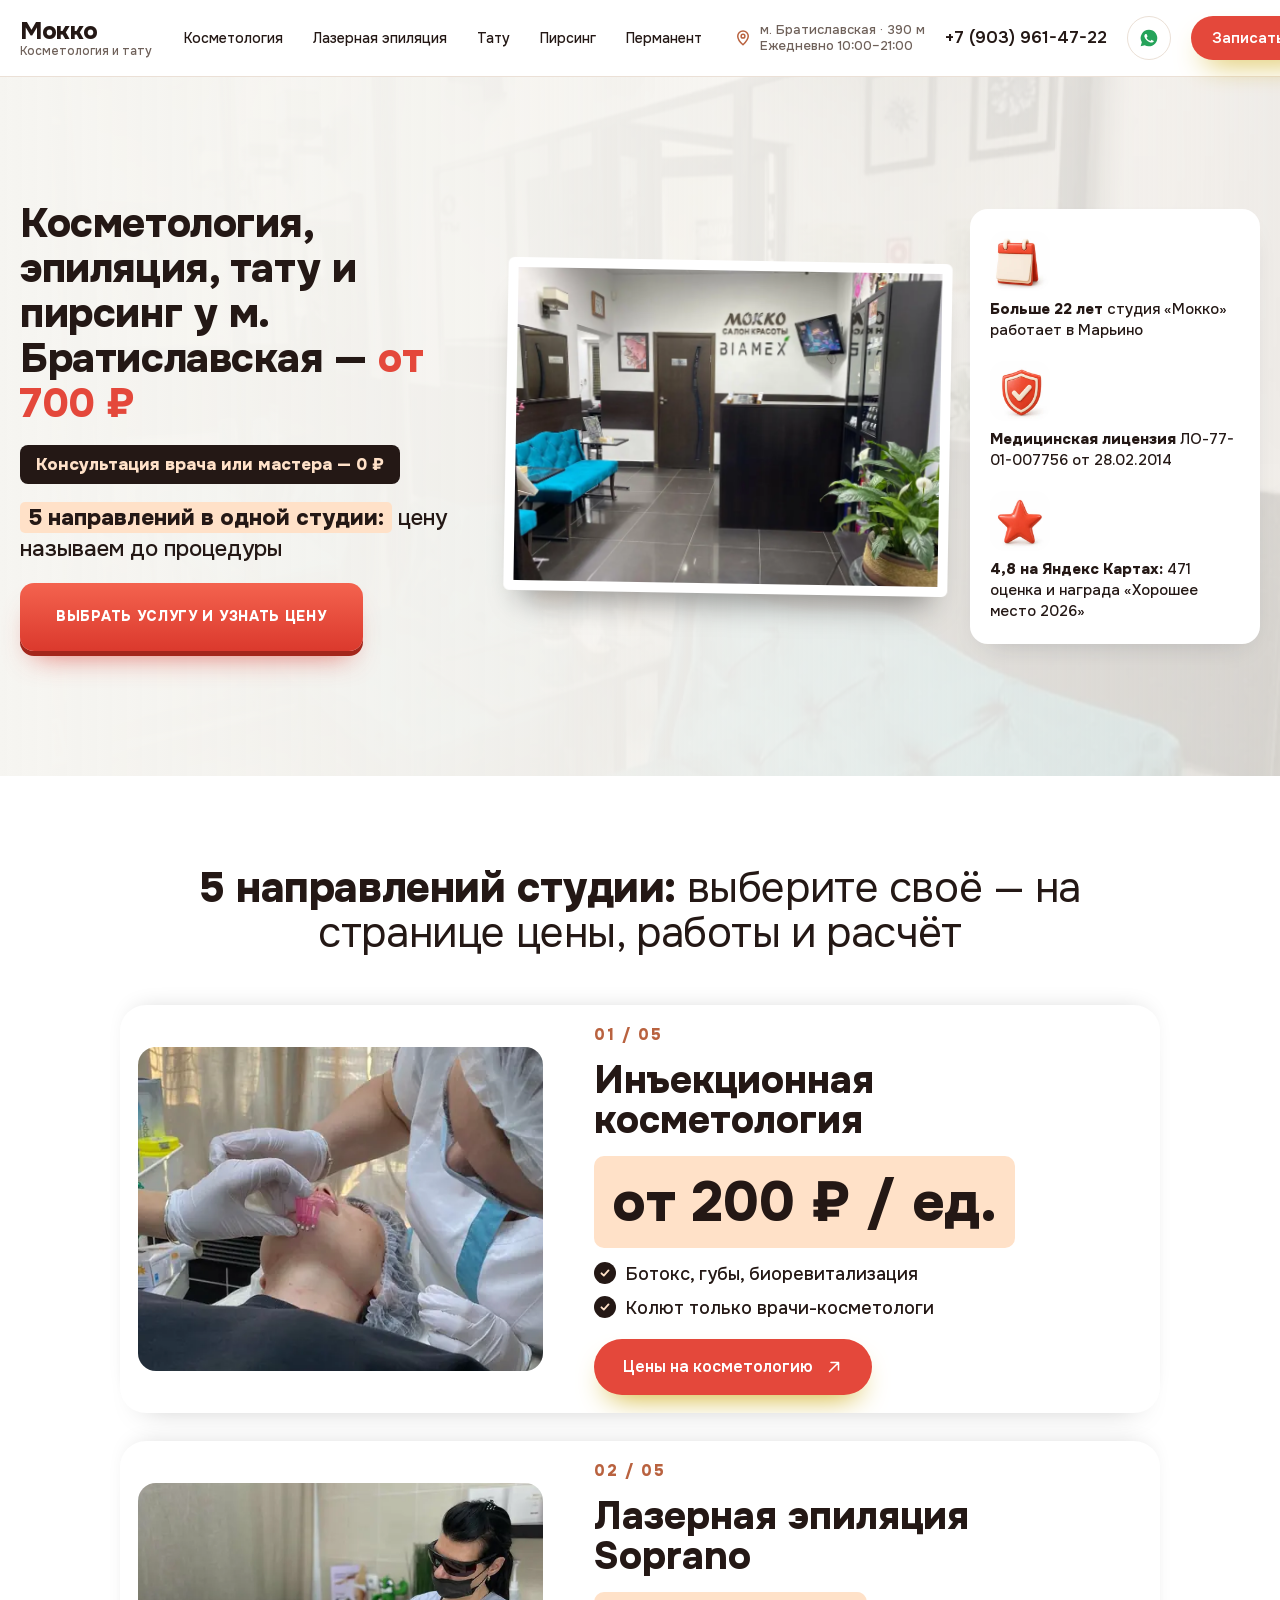
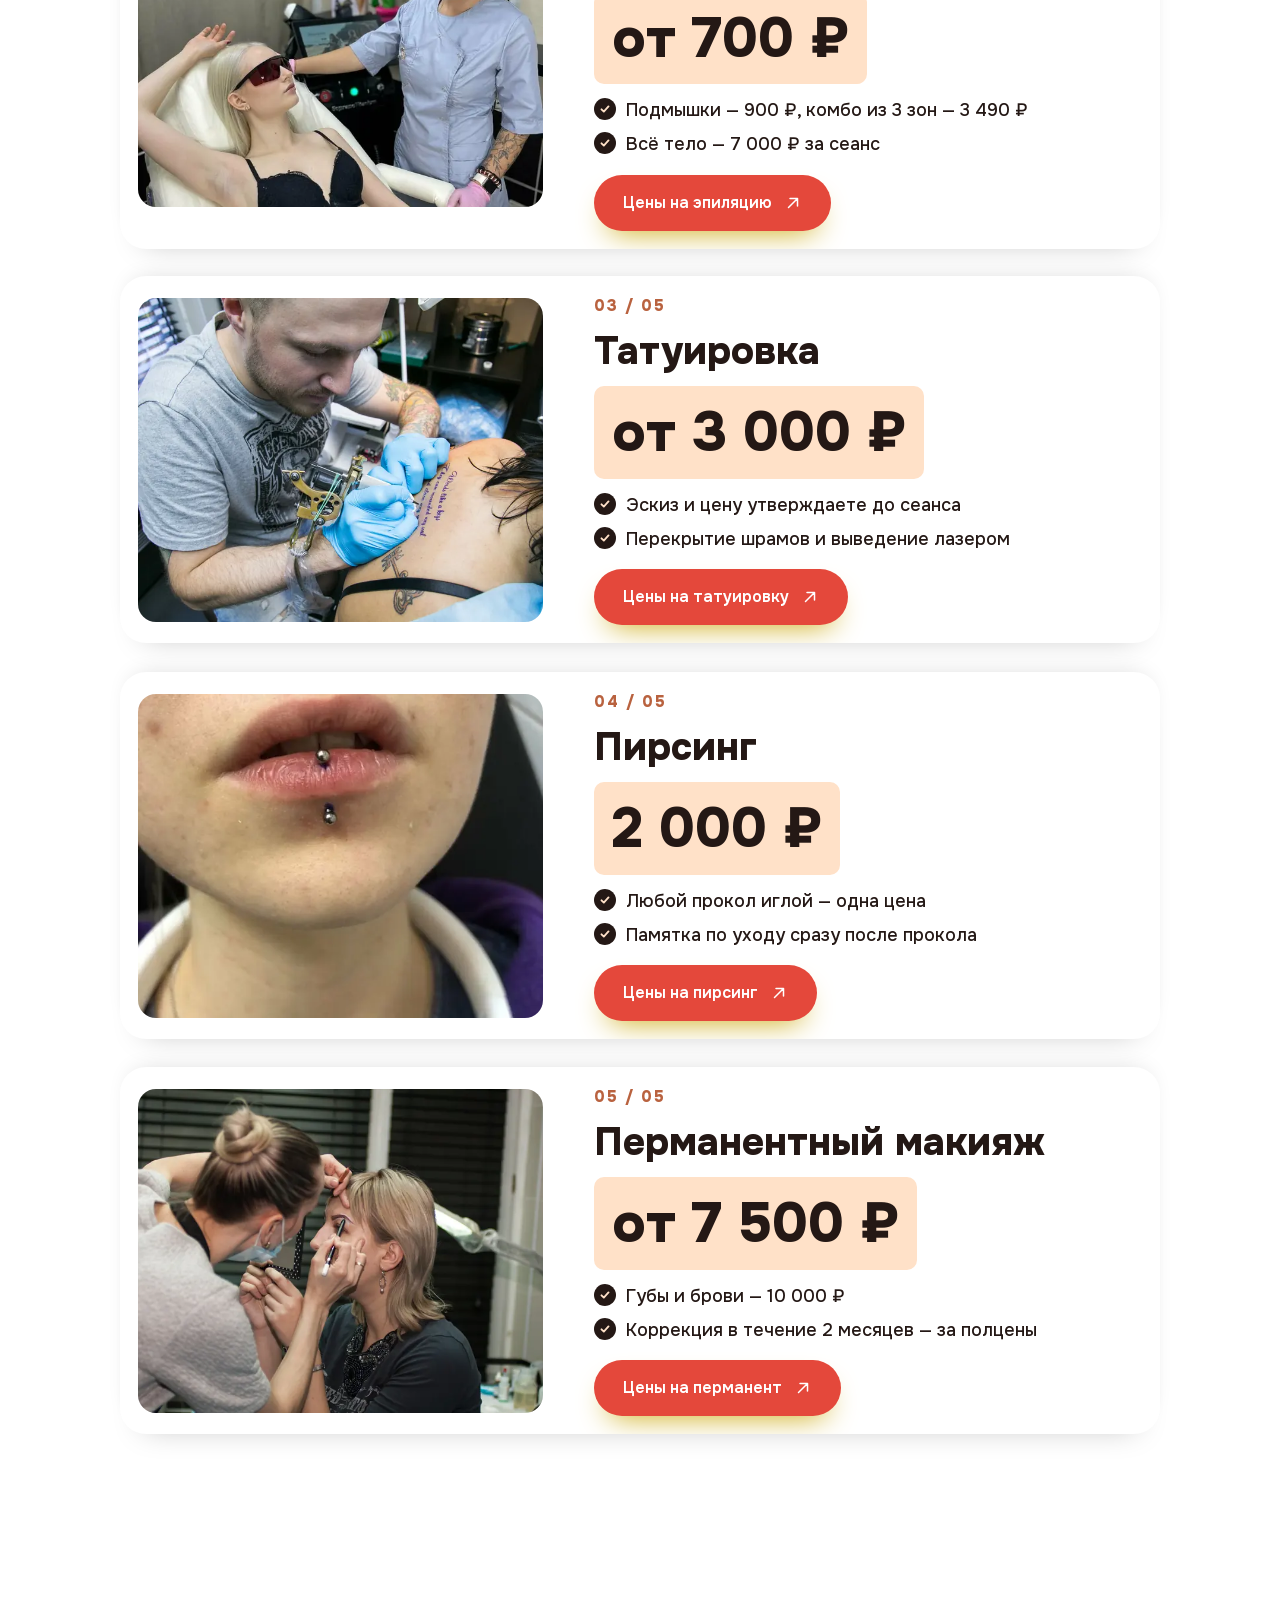
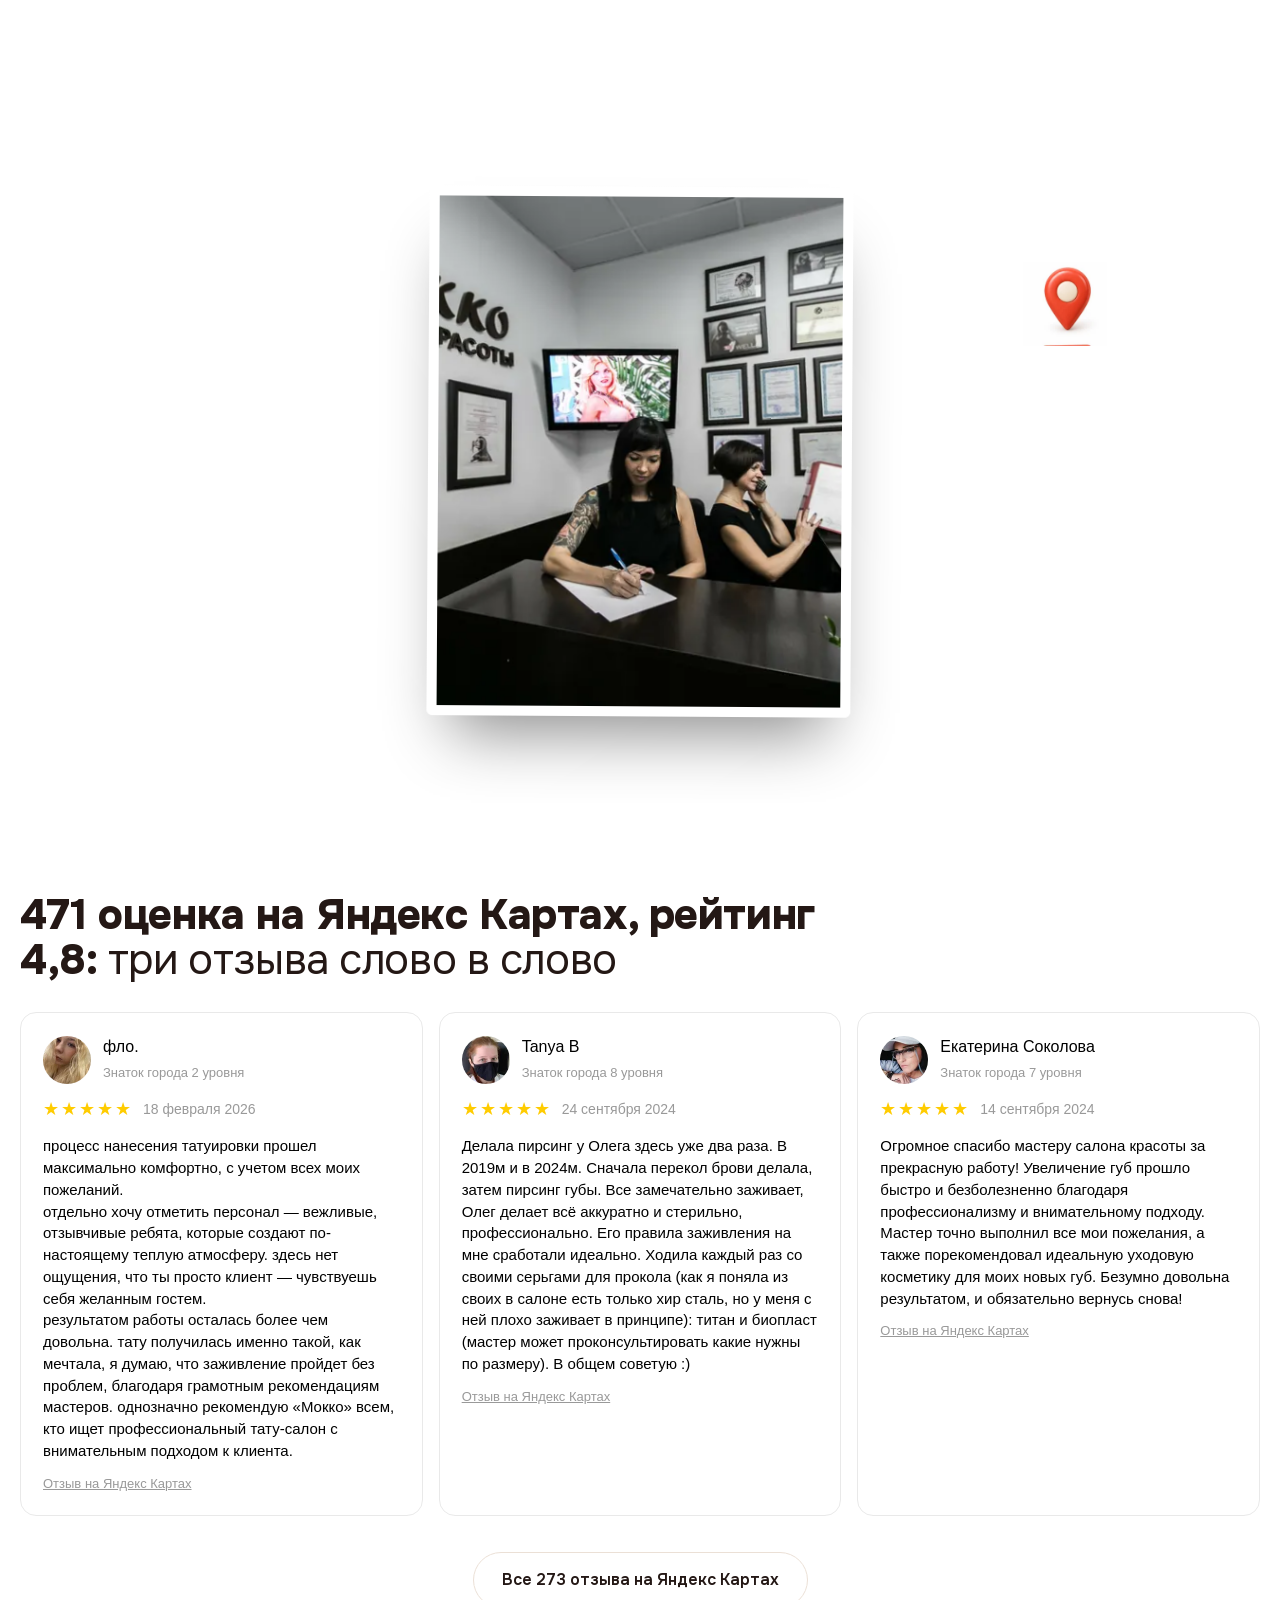
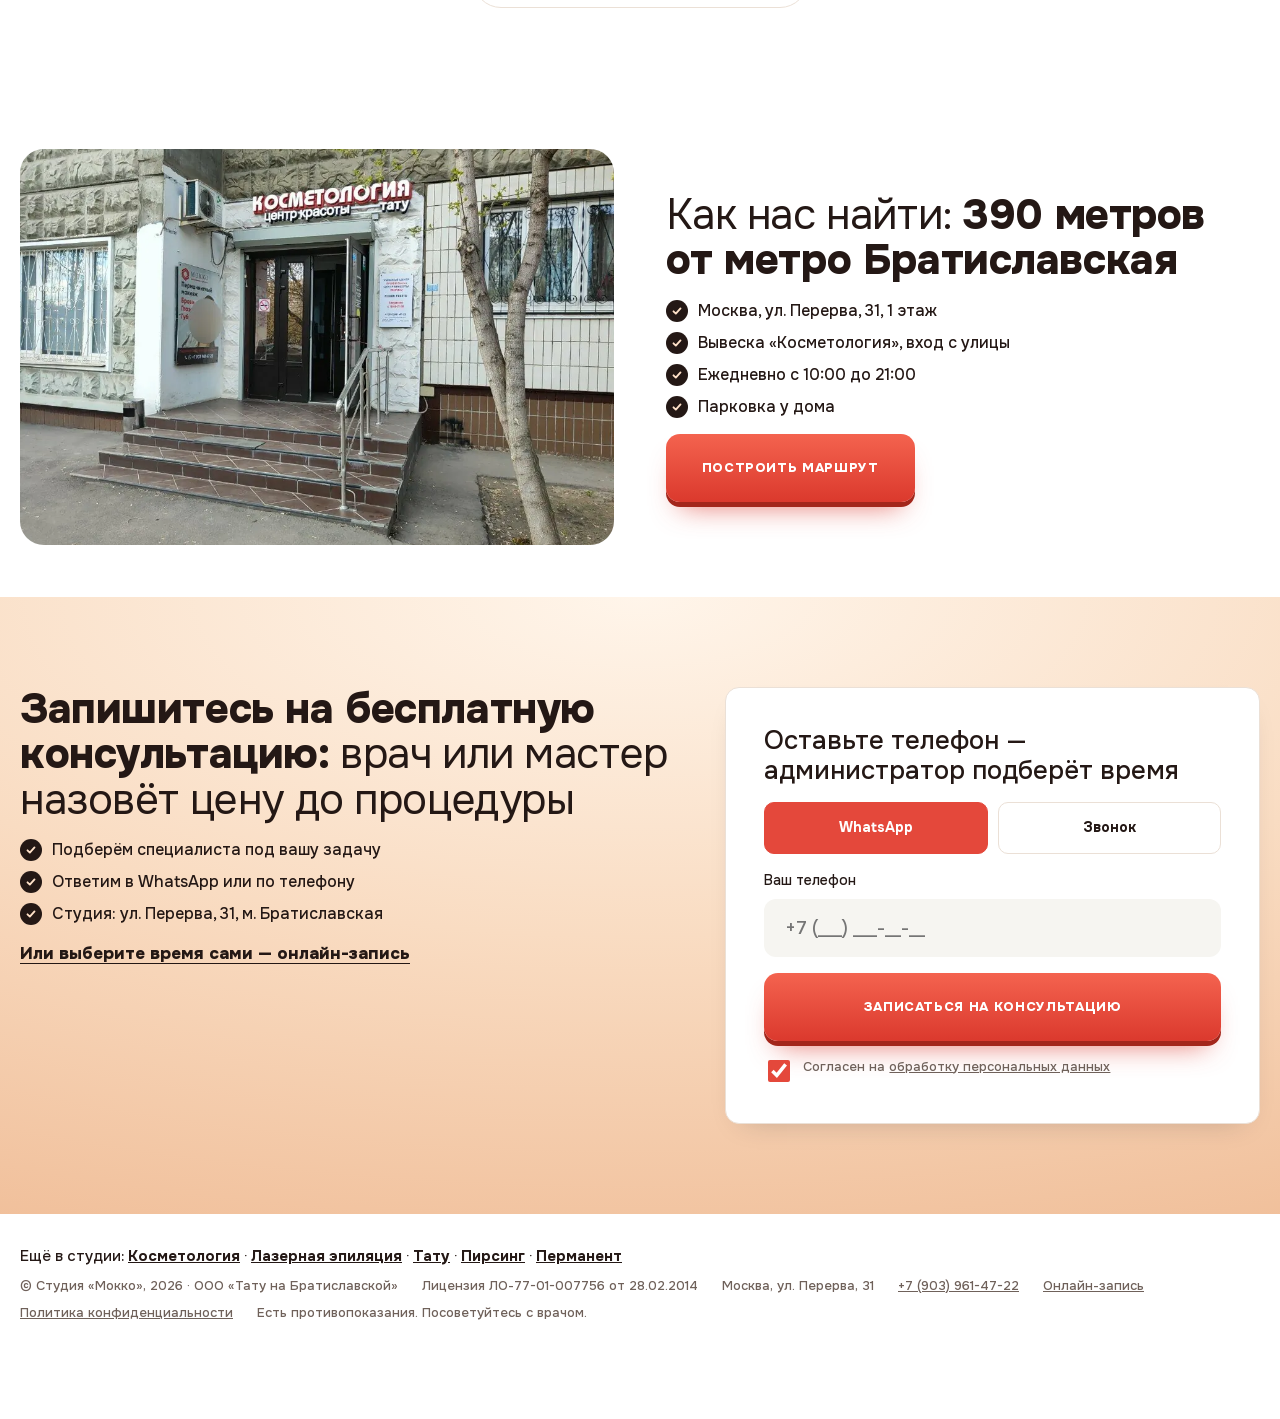
==== commit aefe604c: "Ускорение загрузки: картинки под размер показа, свой шрифт, ленивая загрузка Co-Authored-By: Claude " ====
--- a/index.html
+++ b/index.html
@@ -6,9 +6,10 @@
 <title>«Мокко»&nbsp;— косметология, лазерная эпиляция, тату и пирсинг у метро Братиславская</title>
 <meta name="description" content="Студия «Мокко» в Марьино, ул. Перерва, 31: врачебная косметология, лазерная эпиляция Soprano, татуировка, пирсинг и перманентный макияж. Больше 22 лет работы, медицинская лицензия.">
 <script>document.documentElement.classList.add('js')</script>
-<link rel="preconnect" href="https://fonts.googleapis.com">
-<link rel="preconnect" href="https://fonts.gstatic.com" crossorigin>
-<link href="https://fonts.googleapis.com/css2?family=Onest:wght@400;500;700;800&display=swap" rel="stylesheet">
+<link rel="preload" href="fonts/onest-cyr.woff2" as="font" type="font/woff2" crossorigin>
+<link rel="preload" href="fonts/onest-lat.woff2" as="font" type="font/woff2" crossorigin>
+<link rel="preload" href="fonts/onest-latext.woff2" as="font" type="font/woff2" crossorigin>
+<link rel="preload" as="image" href="img/g-hero.webp" fetchpriority="high">
 <link rel="stylesheet" href="kit.css">
 <link rel="stylesheet" href="site.css">
 </head>
@@ -32,7 +33,7 @@
 <nav class="subnav"><div class="wrap"><a href="kosmetologiya.html">Косметология</a><a href="epilyaciya.html">Эпиляция</a><a href="tatu.html">Тату</a><a href="pirsing.html">Пирсинг</a><a href="permanent.html">Перманент</a></div></nav>
 <main>
 <section class="hero2" data-scroll>
-  <div class="hero2-bg"><img decoding="async" src="img/g-bg.webp" alt=""></div>
+  <div class="hero2-bg"><img decoding="async" fetchpriority="low" src="img/g-bg.webp" alt=""></div>
   <div class="wrap hero2-in">
     <div class="hero2-copy">
       <h1 data-anim="up">Косметология, эпиляция, тату и пирсинг у м. Братиславская&nbsp;— <b>от 700&nbsp;₽</b></h1>
@@ -42,7 +43,7 @@
       
     </div>
     <div class="hero2-fig" data-anim="zoom">
-      <img decoding="async" class="framed" src="img/g-hero.webp" alt="Ресепшен студии «Мокко» на улице Перерва">
+      <img fetchpriority="high" class="framed" src="img/g-hero.webp" alt="Ресепшен студии «Мокко» на улице Перерва">
     </div>
     <ul class="hero2-side" data-stagger="left"><li class="perk"><span class="ph ico" data-ph="ico-a3"><img decoding="async" src="img/ico-a3.webp" alt=""></span><span><b>Больше 22 лет</b> студия «Мокко» работает в Марьино</span></li><li class="perk"><span class="ph ico" data-ph="ico-a1"><img decoding="async" src="img/ico-a1.webp" alt=""></span><span><b>Медицинская лицензия</b> ЛО-77-01-007756 от 28.02.2014</span></li><li class="perk"><span class="ph ico" data-ph="ico-a2"><img decoding="async" src="img/ico-a2.webp" alt=""></span><span><b>4,8 на Яндекс Картах:</b> 471 оценка и награда «Хорошее место 2026»</span></li></ul>
   </div>
@@ -58,9 +59,9 @@
   <div class="wrap">
     <header class="sec-head center"><h2><b>«Мокко» работает больше 22 лет:</b> что это даёт вам</h2></header>
     <div class="orbit">
-      <div class="orbit-col" data-stagger="left"><div class="card bubble"><span class="ph thumb icoth" data-ph="ico-a5"><img decoding="async" src="img/ico-a5.webp" alt=""></span><span><b>На инъекциях&nbsp;— только врачи-косметологи,</b> препараты с регистрационным удостоверением</span></div><div class="card bubble"><span class="ph thumb icoth" data-ph="ico-b1"><img decoding="async" src="img/ico-b1.webp" alt=""></span><span><b>Тату и пирсинг:</b> одноразовые иглы, расходники вскрывают при вас</span></div></div>
+      <div class="orbit-col" data-stagger="left"><div class="card bubble"><span class="ph thumb icoth" data-ph="ico-a5"><img decoding="async" src="img/ico-a5.webp" alt="" loading="lazy"></span><span><b>На инъекциях&nbsp;— только врачи-косметологи,</b> препараты с регистрационным удостоверением</span></div><div class="card bubble"><span class="ph thumb icoth" data-ph="ico-b1"><img decoding="async" src="img/ico-b1.webp" alt="" loading="lazy"></span><span><b>Тату и пирсинг:</b> одноразовые иглы, расходники вскрывают при вас</span></div></div>
       <span class="ph main" data-scroll data-ph="g-orbit"><img decoding="async" src="img/g-orbit.webp" alt="Администраторы на ресепшене студии «Мокко»" loading="lazy"></span>
-      <div class="orbit-col" data-stagger="right"><div class="card bubble"><span class="ph thumb icoth" data-ph="ico-a4"><img decoding="async" src="img/ico-a4.webp" alt=""></span><span><b>390 метров от метро Братиславская,</b> ежедневно с 10:00 до 21:00</span></div><div class="card bubble"><span class="ph thumb icoth" data-ph="ico-a6"><img decoding="async" src="img/ico-a6.webp" alt=""></span><span><b>Консультация&nbsp;— 0&nbsp;₽:</b> цену и объём работы называем заранее</span></div></div>
+      <div class="orbit-col" data-stagger="right"><div class="card bubble"><span class="ph thumb icoth" data-ph="ico-a4"><img decoding="async" src="img/ico-a4.webp" alt="" loading="lazy"></span><span><b>390 метров от метро Братиславская,</b> ежедневно с 10:00 до 21:00</span></div><div class="card bubble"><span class="ph thumb icoth" data-ph="ico-a6"><img decoding="async" src="img/ico-a6.webp" alt="" loading="lazy"></span><span><b>Консультация&nbsp;— 0&nbsp;₽:</b> цену и объём работы называем заранее</span></div></div>
     </div>
   </div>
 </section>
@@ -93,6 +94,6 @@
 <nav class="dock"><a class="btn btn-ghost" href="tel:+79039614722"><svg><use href="#i-phone"/></svg> Позвонить</a><a class="btn btn-primary" href="#lead">Записаться</a></nav>
 
 <script>window.SITE={endpoint:'',telegram:'',whatsapp:'https://wa.me/79039614722',phone:'+7 (903) 961-47-22'}</script>
-<script src="kit.js"></script>
+<script src="kit.js" defer></script>
 </body>
 </html>
--- a/site.css
+++ b/site.css
@@ -1,3 +1,7 @@
+/* Шрифт Onest лежит рядом с сайтом: один вариативный файл на все веса */
+@font-face{font-family:"Onest";font-style:normal;font-weight:400 800;font-display:swap;src:url(fonts/onest-cyr.woff2) format("woff2");unicode-range:U+0301,U+0400-045F,U+0490-0491,U+04B0-04B1,U+2116}
+@font-face{font-family:"Onest";font-style:normal;font-weight:400 800;font-display:swap;src:url(fonts/onest-lat.woff2) format("woff2");unicode-range:U+0000-00FF,U+0131,U+0152-0153,U+02BB-02BC,U+02C6,U+02DA,U+02DC,U+2000-206F,U+20AC,U+2122,U+2191,U+2193,U+2212,U+2215,U+FEFF,U+FFFD}
+@font-face{font-family:"Onest";font-style:normal;font-weight:400 800;font-display:swap;src:url(fonts/onest-latext.woff2) format("woff2");unicode-range:U+0100-02BA,U+1E00-1E9F,U+2020,U+20A0-20AB,U+20AD-20C4,U+2113}
 /* «Мокко» — цвета, шрифт и свои блоки поверх kit.css */
 :root{--font:"Onest",system-ui,-apple-system,"Segoe UI",sans-serif;--tint:#f8f1ea;--brand:#b9623f;--accent:#e4483b;--accent-ink:#fff;--ink:#241815;--muted:#6f615a;--line:#ebe0d6;--peach:#ffe1c8;
   --sun:radial-gradient(120% 100% at 50% 0,#fff5ea 0,#f9dcc2 55%,#efba93 120%)}
